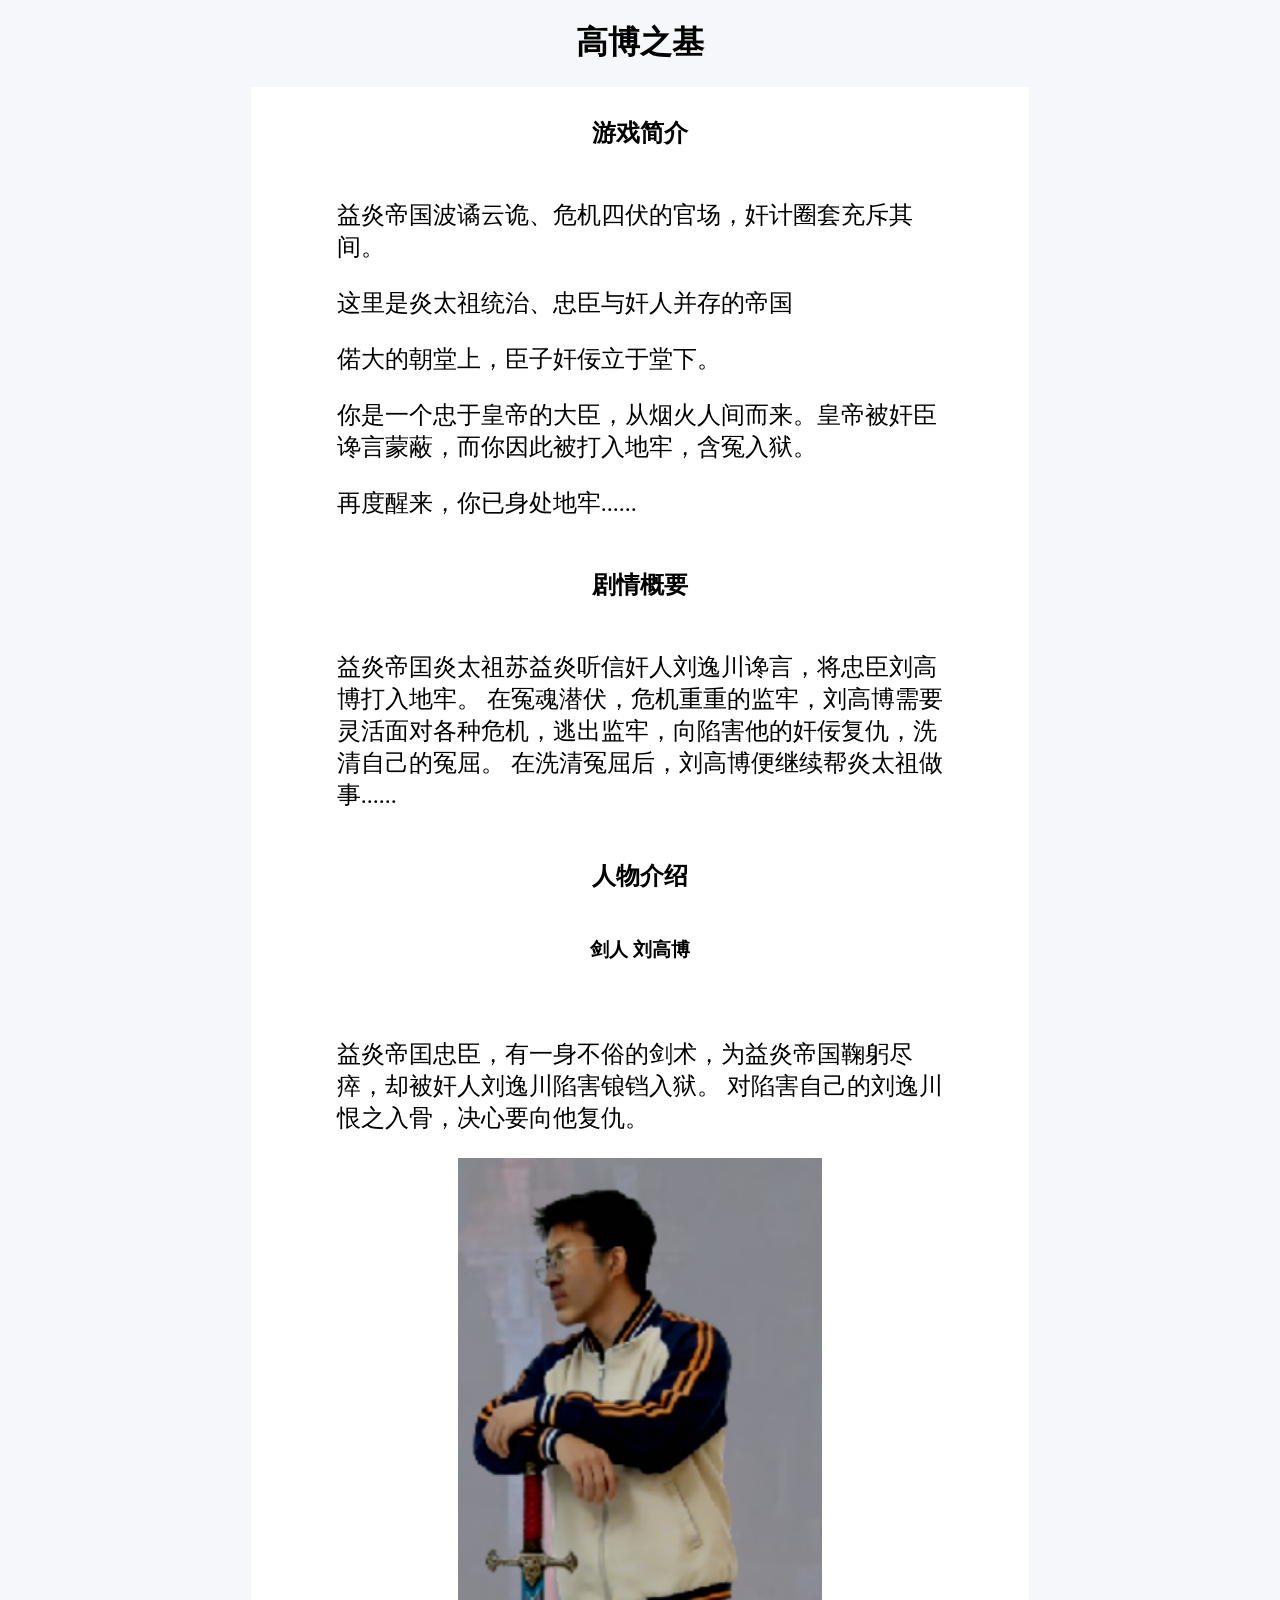
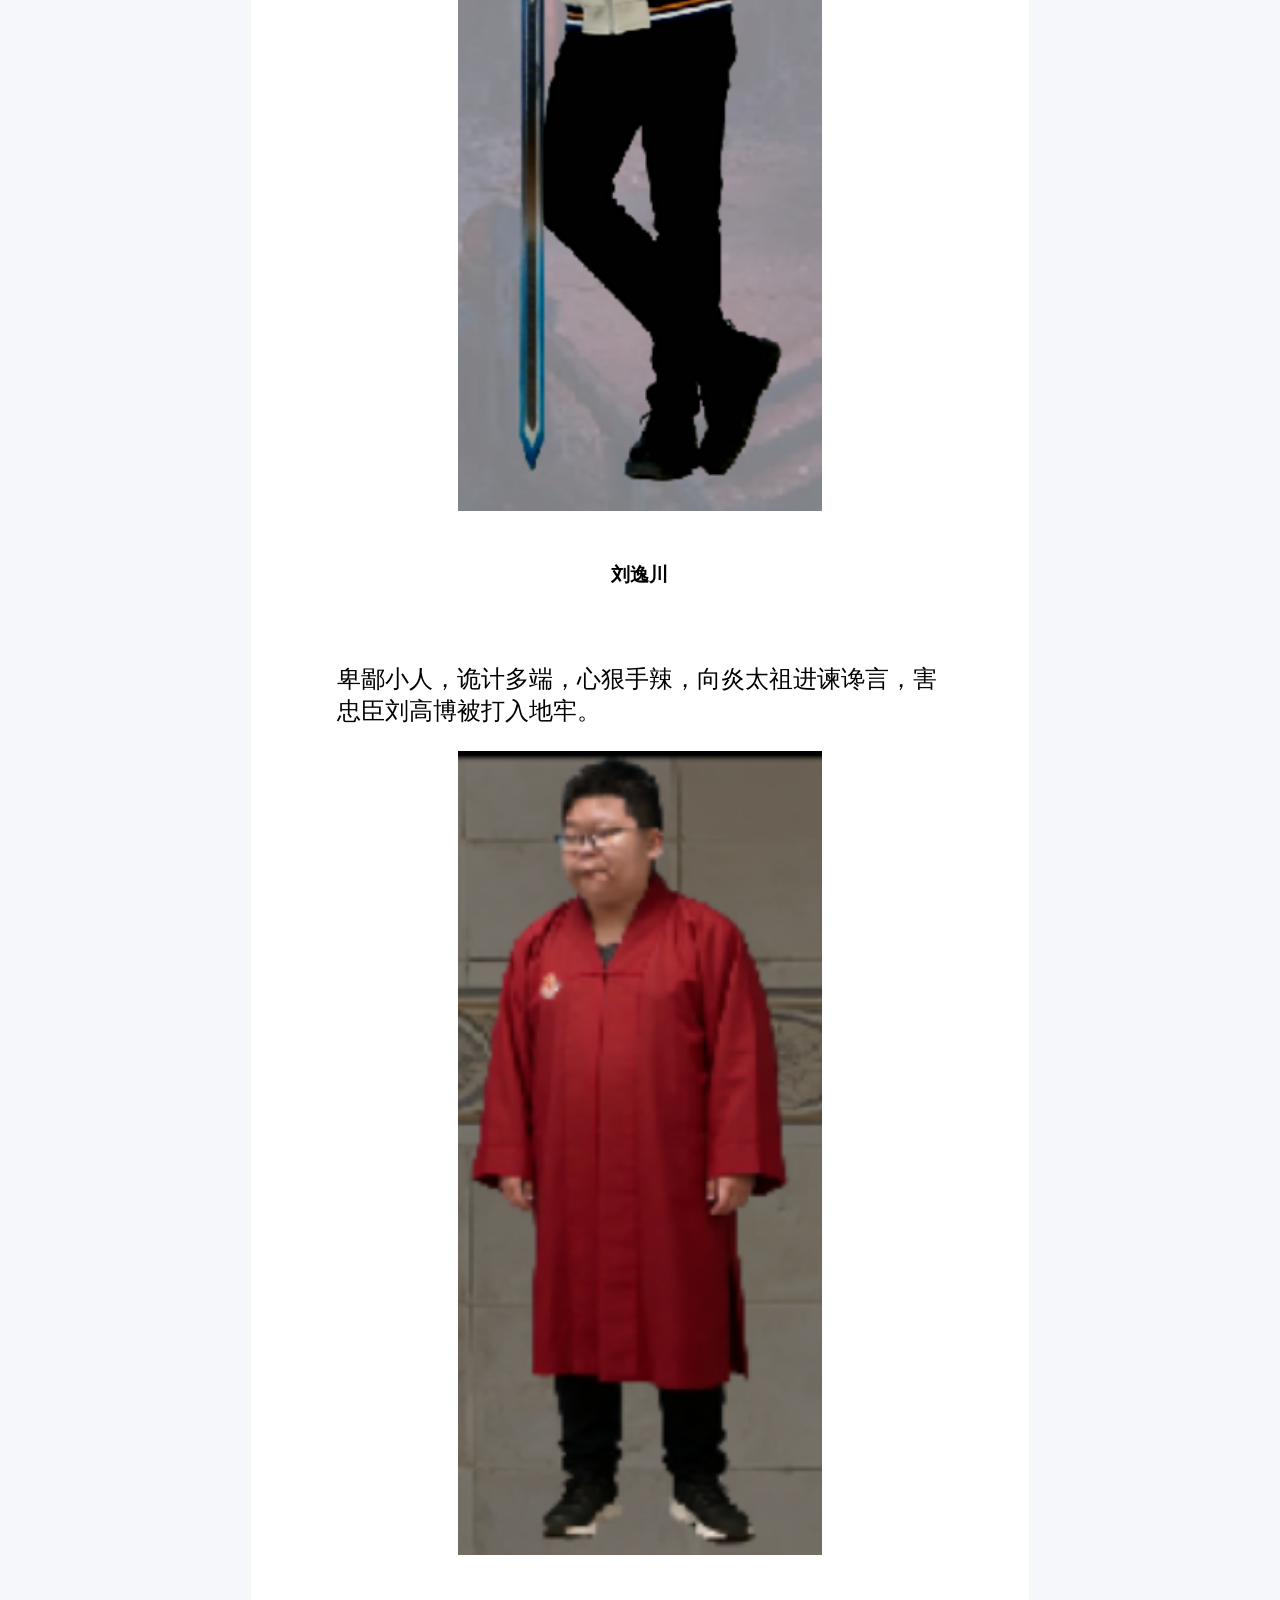
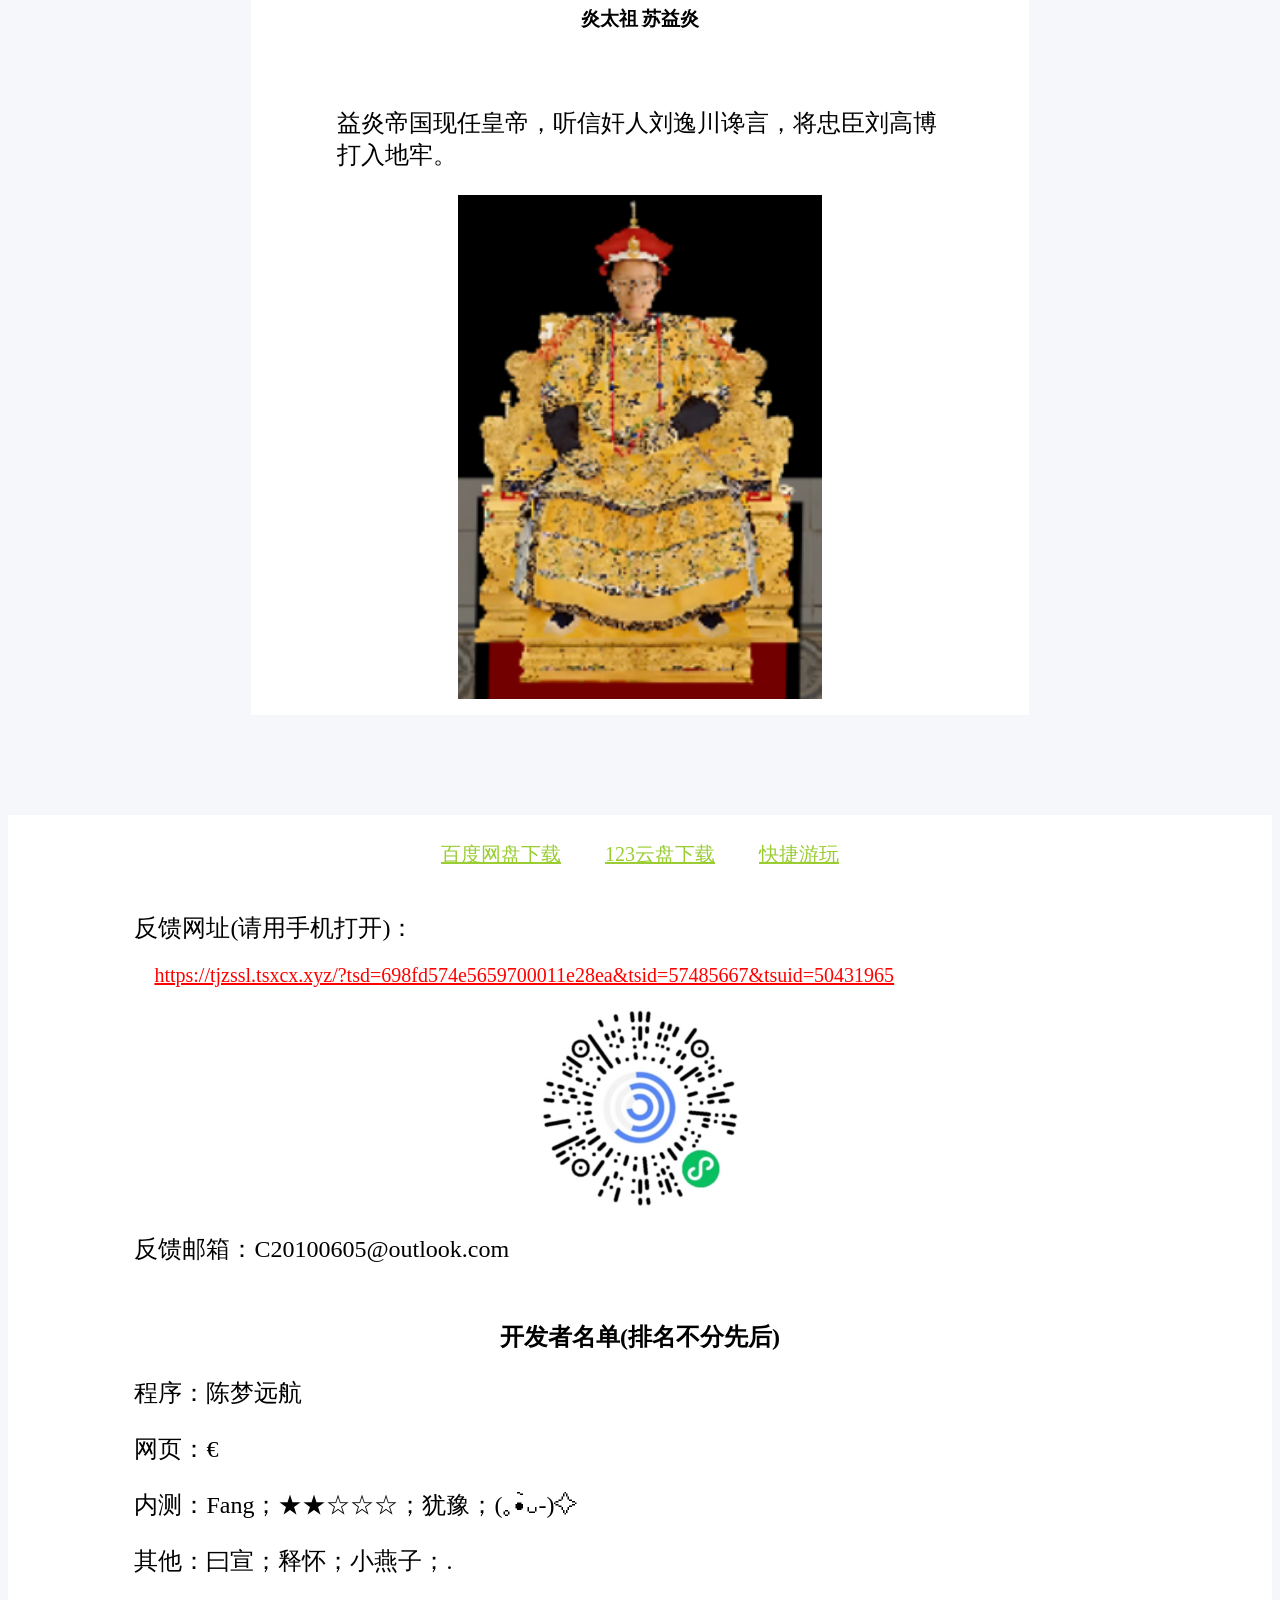
==== index.html @ aa491abe "Add files via upload" ====
<!DOCTYPE html>
<html lang="zh-CN">
<head>
    <meta charset="UTF-8">
    <title>高博之基简介</title>
    <style>
        * {
            background-color: #f5f7fa;
            font-family: 'kaiti';
        }
        .part {
            background-color: white;
            margin: auto;
            color: #000000;
            text-align: center;
            width: 80%;
            padding: 6px;
        }
        .name {
            color: #000000;
            text-align: center;
            background-color: #ffffff;
            font-size: larger;

        }
        .little_title {
            color: #000000;
            text-align: center;
            background-color: #ffffff;
        }
        .text {
            background-color: #ffffff;
            text-align: left;
            font-size: 1.5em;
        }
        .photos {
            width: 60%;
            height: 20%;
            display: block;
            margin: 0 auto;
        }
        .download {
            color: yellowgreen;
            background-color: #ffffff;
            font-size: 20px;
            display: inline-block;
            margin: 10px;
            padding: 10px;
        }
        .upload {
            color: red;
            background-color: #ffffff;
            font-size: 20px;
            display: inline-block;
            margin: 10px;
            padding: 10px;
        }
        </style>
</head>
<body>
    <h1 style="color: #000000;text-align: center;">高博之基</h1>
    <div style=
    "background-color: #ffffff;
    margin: auto;
    width: 60%;
    padding: 10px">
        <h2 class="little_title">游戏简介</h2>
        <div class="part">
            <p class="text">
                益炎帝国波谲云诡、危机四伏的官场，奸计圈套充斥其间。
            </p>
            <p class="text">
                这里是炎太祖统治、忠臣与奸人并存的帝国
            </p>
            <p class="text">
                偌大的朝堂上，臣子奸佞立于堂下。
            </p>
            <p class="text">
                你是一个忠于皇帝的大臣，从烟火人间而来。皇帝被奸臣谗言蒙蔽，而你因此被打入地牢，含冤入狱。
            </p>
            <p class="text">
                再度醒来，你已身处地牢......
            </p>
        </div>
        <h2 class="little_title">剧情概要</h2>
        <div class="part" >
            <p class="text">
            益炎帝囯炎太祖苏益炎听信奸人刘逸川谗言，将忠臣刘高博打入地牢。
            在冤魂潜伏，危机重重的监牢，刘高博需要灵活面对各种危机，逃出监牢，向陷害他的奸佞复仇，洗清自己的冤屈。
            在洗清冤屈后，刘高博便继续帮炎太祖做事......
            </p>
        </div>
        <h2 class="little_title">人物介绍</h2>
        <h6 class="name">剑人 刘高博</h6>
        <div class='part'>
            <p class="text">
            益炎帝囯忠臣，有一身不俗的剑术，为益炎帝国鞠躬尽瘁，却被奸人刘逸川陷害锒铛入狱。
            对陷害自己的刘逸川恨之入骨，决心要向他复仇。
            </p>
            <img class="photos" 
            src="刘高博.png">
        </div>
        <h6 class="name">刘逸川</h6>
        <div class='part'>
            <p class="text">
            卑鄙小人，诡计多端，心狠手辣，向炎太祖进谏谗言，害忠臣刘高博被打入地牢。
            </p>
            <img class="photos" 
            src="刘逸川.png">
        </div>
        <h6 class="name">炎太祖 苏益炎</h6>
        <div class='part'>
            <p class="text">
            益炎帝国现任皇帝，听信奸人刘逸川谗言，将忠臣刘高博打入地牢。
            </p>
            <img class="photos" 
            src="炎太祖.png">
        </div>
    </div>
    <div style=
        "width: 100%;
        height: 100px;
        background-color: #f5f7fa;">
    </div>
    <div style=
    "background-color: #ffffff;
    width: 100%;">
        <div class="part">
            <a class="download" 
            href="https://pan.baidu.com/s/1K-3x6ZqEZpnRSoIQ9neSLg?pwd=gbzj" 
            target="_blank">
                百度网盘下载</a>
            <a class="download" 
            href="https://www.123865.com/s/ijYBvd-2ypHd"
            target="_blank">
                123云盘下载</a>
            <a class="download" 
            href='https://40code.com/#page=work&id=16020'
            target="_blank">
                快捷游玩</a>
            <p class="text">反馈网址(请用手机打开)：
            <a class="upload" 
            href="https://tjzssl.tsxcx.xyz/?tsd=698fd574e5659700011e28ea&tsid=57485667&tsuid=50431965"
            target="_blank">
                https://tjzssl.tsxcx.xyz/?tsd=698fd574e5659700011e28ea&tsid=57485667&tsuid=50431965
            </a>
            <img src="反馈.jpg" 
            style="width: 20%; 
            height: 20%; 
            display: block; 
            margin: 0 auto;">
            </p>
            <p class="text">反馈邮箱：C20100605@outlook.com</p>
        </div>
        <div class="part">
            <h2 class="little_title">开发者名单(排名不分先后)</h2>
            <p class="text">程序：陈梦远航</p>
            <p class="text">网页：€</p>
            <p class="text">内测：Fang；★★☆☆☆；犹豫；(｡•̀ᴗ-)✧</p>
            <p class="text">其他：曰宣；释怀；小燕子；.</p>
        </div>
    </div>
</body>
</html>
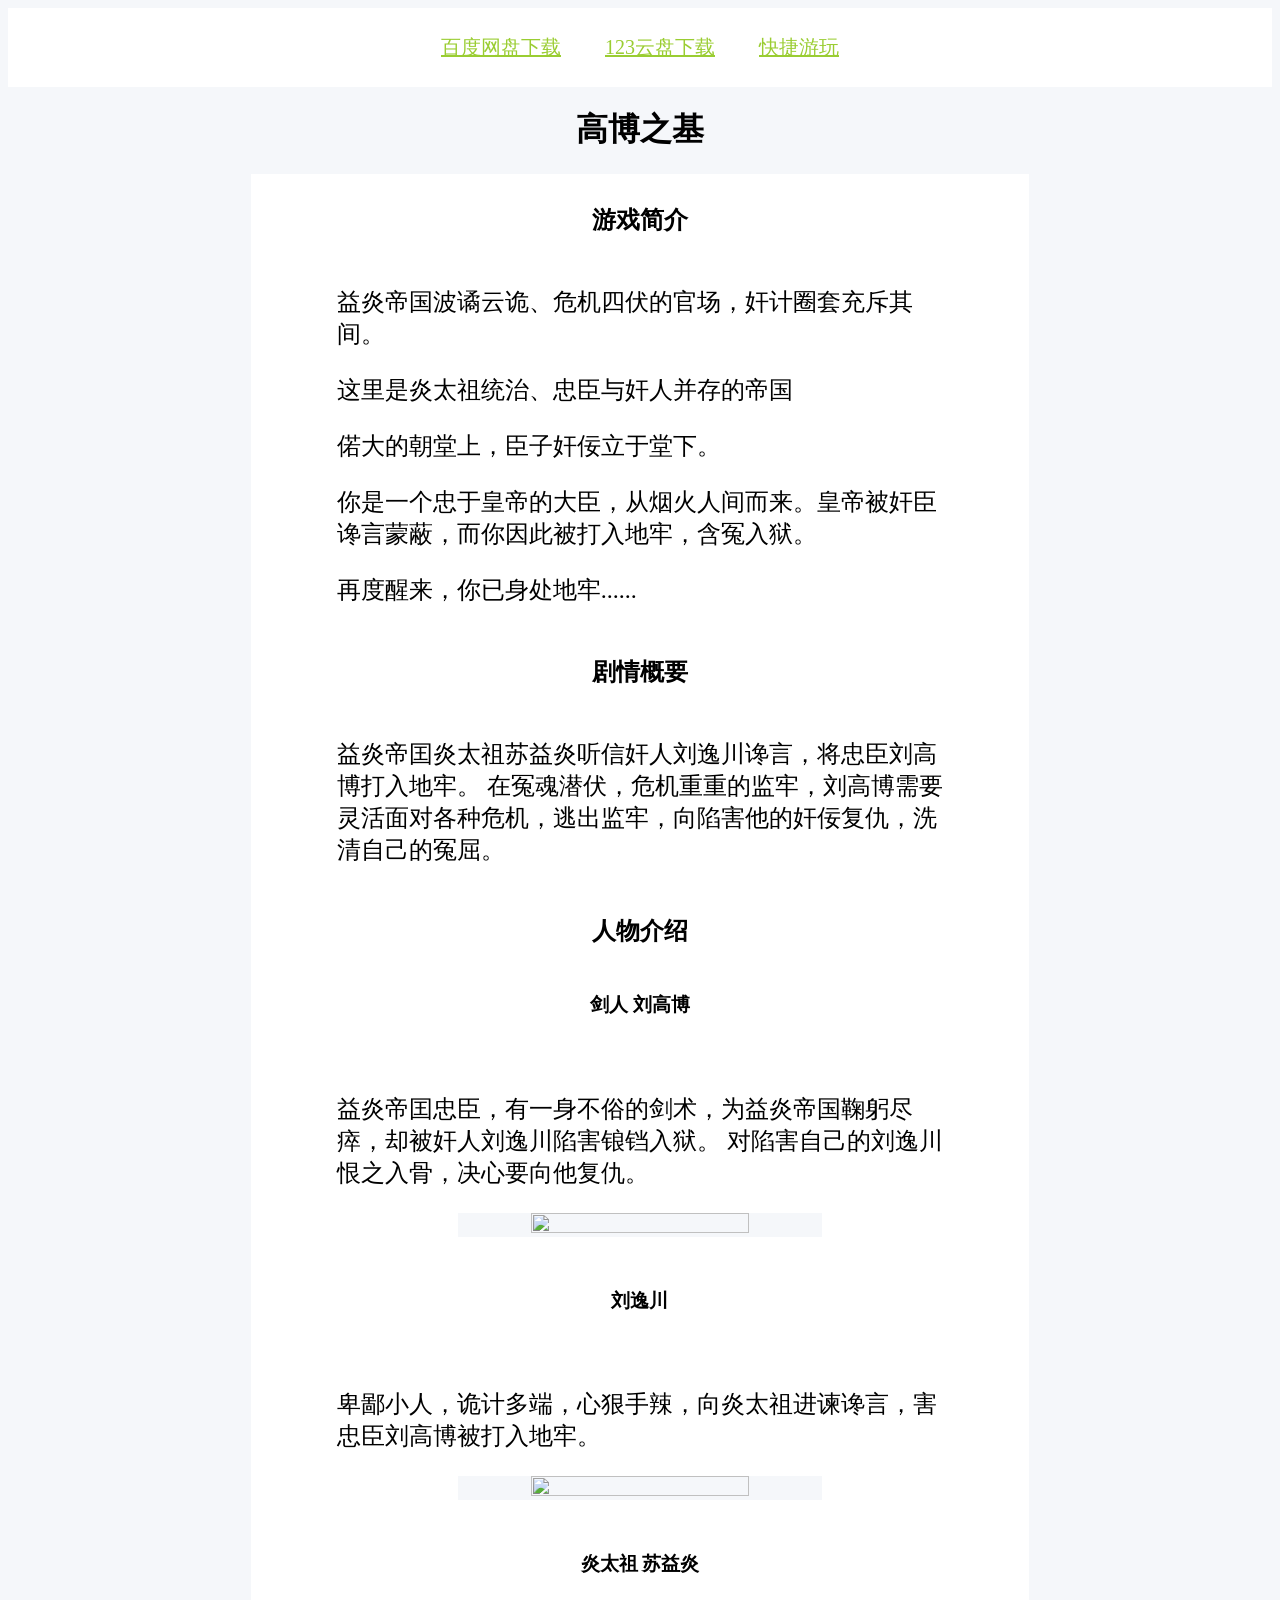
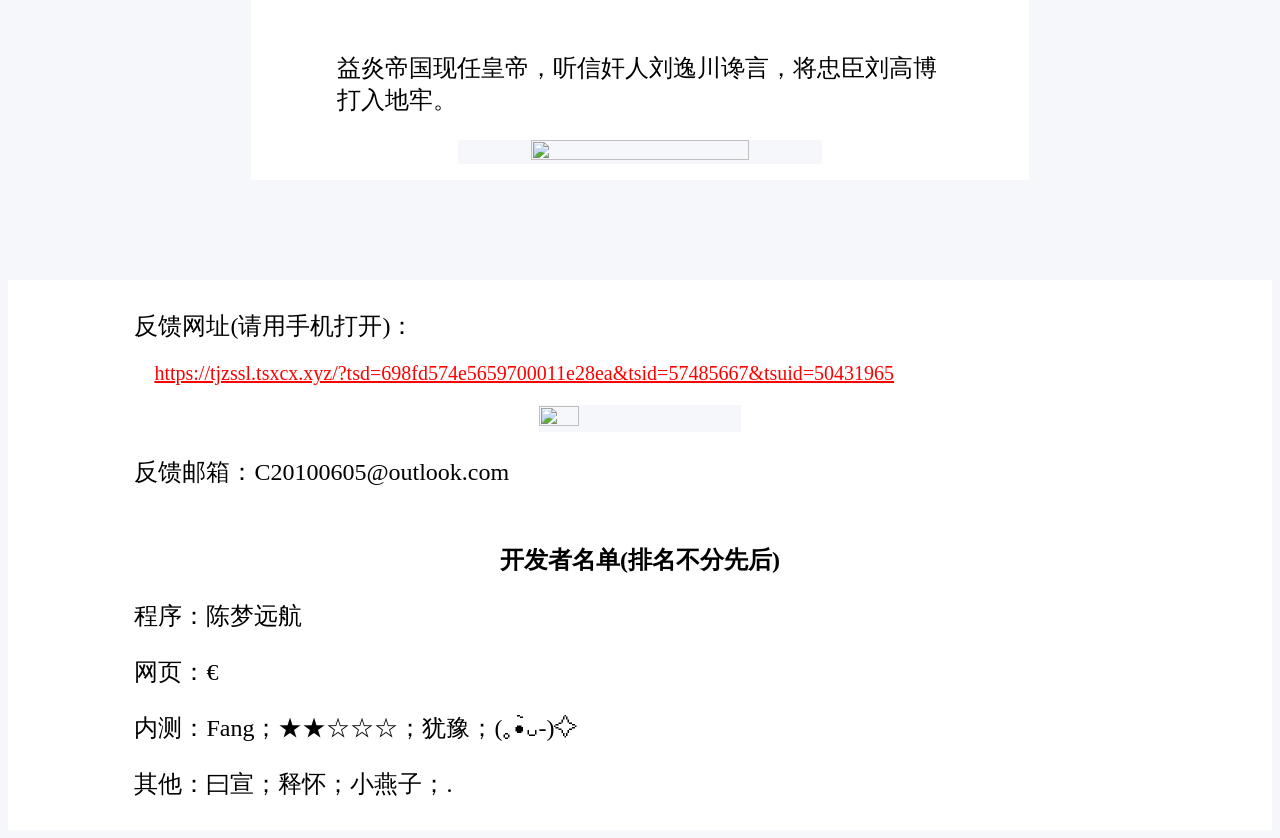
==== commit 21497116: "Refactor index.html structure and content" ====
--- a/index.html
+++ b/index.html
@@ -1,7 +1,7 @@
 <!DOCTYPE html>
-<html lang="zh-CN">
-<head>
-    <meta charset="UTF-8">
+<!-- saved from url=(0023)https://gbzj.pages.dev/ -->
+<html lang="zh-CN"><head><meta http-equiv="Content-Type" content="text/html; charset=UTF-8">
+    
     <title>高博之基简介</title>
     <style>
         * {
@@ -58,9 +58,19 @@
         </style>
 </head>
 <body>
+    <div style="background-color: #ffffff;
+    width: 100%;">
+        <div class="part">
+            <a class="download" href="https://pan.baidu.com/s/1dO-Ut9SN87ufgNgb_Iu6iQ?pwd=gbzj" target="_blank">
+                百度网盘下载</a>
+            <a class="download" href="https://www.123865.com/s/ijYBvd-RhfHd" target="_blank">
+                123云盘下载</a>
+            <a class="download" href="https://40code.com/#page=work&amp;id=16020" target="_blank">
+                快捷游玩</a>
+        </div>
+    </div>
     <h1 style="color: #000000;text-align: center;">高博之基</h1>
-    <div style=
-    "background-color: #ffffff;
+    <div style="background-color: #ffffff;
     margin: auto;
     width: 60%;
     padding: 10px">
@@ -83,69 +93,48 @@
             </p>
         </div>
         <h2 class="little_title">剧情概要</h2>
-        <div class="part" >
+        <div class="part">
             <p class="text">
             益炎帝囯炎太祖苏益炎听信奸人刘逸川谗言，将忠臣刘高博打入地牢。
             在冤魂潜伏，危机重重的监牢，刘高博需要灵活面对各种危机，逃出监牢，向陷害他的奸佞复仇，洗清自己的冤屈。
-            在洗清冤屈后，刘高博便继续帮炎太祖做事......
             </p>
         </div>
         <h2 class="little_title">人物介绍</h2>
         <h6 class="name">剑人 刘高博</h6>
-        <div class='part'>
+        <div class="part">
             <p class="text">
             益炎帝囯忠臣，有一身不俗的剑术，为益炎帝国鞠躬尽瘁，却被奸人刘逸川陷害锒铛入狱。
             对陷害自己的刘逸川恨之入骨，决心要向他复仇。
             </p>
-            <img class="photos" 
-            src="刘高博.png">
+            <img class="photos" src="./高博之基简介_files/刘高博.png">
         </div>
         <h6 class="name">刘逸川</h6>
-        <div class='part'>
+        <div class="part">
             <p class="text">
             卑鄙小人，诡计多端，心狠手辣，向炎太祖进谏谗言，害忠臣刘高博被打入地牢。
             </p>
-            <img class="photos" 
-            src="刘逸川.png">
+            <img class="photos" src="./高博之基简介_files/刘逸川.png">
         </div>
         <h6 class="name">炎太祖 苏益炎</h6>
-        <div class='part'>
+        <div class="part">
             <p class="text">
             益炎帝国现任皇帝，听信奸人刘逸川谗言，将忠臣刘高博打入地牢。
             </p>
-            <img class="photos" 
-            src="炎太祖.png">
+            <img class="photos" src="./高博之基简介_files/炎太祖.png">
         </div>
     </div>
-    <div style=
-        "width: 100%;
+    <div style="width: 100%;
         height: 100px;
         background-color: #f5f7fa;">
     </div>
-    <div style=
-    "background-color: #ffffff;
+    <div style="background-color: #ffffff;
     width: 100%;">
         <div class="part">
-            <a class="download" 
-            href="https://pan.baidu.com/s/1K-3x6ZqEZpnRSoIQ9neSLg?pwd=gbzj" 
-            target="_blank">
-                百度网盘下载</a>
-            <a class="download" 
-            href="https://www.123865.com/s/ijYBvd-2ypHd"
-            target="_blank">
-                123云盘下载</a>
-            <a class="download" 
-            href='https://40code.com/#page=work&id=16020'
-            target="_blank">
-                快捷游玩</a>
             <p class="text">反馈网址(请用手机打开)：
-            <a class="upload" 
-            href="https://tjzssl.tsxcx.xyz/?tsd=698fd574e5659700011e28ea&tsid=57485667&tsuid=50431965"
-            target="_blank">
-                https://tjzssl.tsxcx.xyz/?tsd=698fd574e5659700011e28ea&tsid=57485667&tsuid=50431965
+            <a class="upload" href="https://tjzssl.tsxcx.xyz/?tsd=698fd574e5659700011e28ea&amp;tsid=57485667&amp;tsuid=50431965" target="_blank">
+                https://tjzssl.tsxcx.xyz/?tsd=698fd574e5659700011e28ea&amp;tsid=57485667&amp;tsuid=50431965
             </a>
-            <img src="反馈.jpg" 
-            style="width: 20%; 
+            <img src="./高博之基简介_files/反馈.jpg" style="width: 20%; 
             height: 20%; 
             display: block; 
             margin: 0 auto;">
@@ -160,5 +149,5 @@
             <p class="text">其他：曰宣；释怀；小燕子；.</p>
         </div>
     </div>
-</body>
-</html>+
+</body></html>
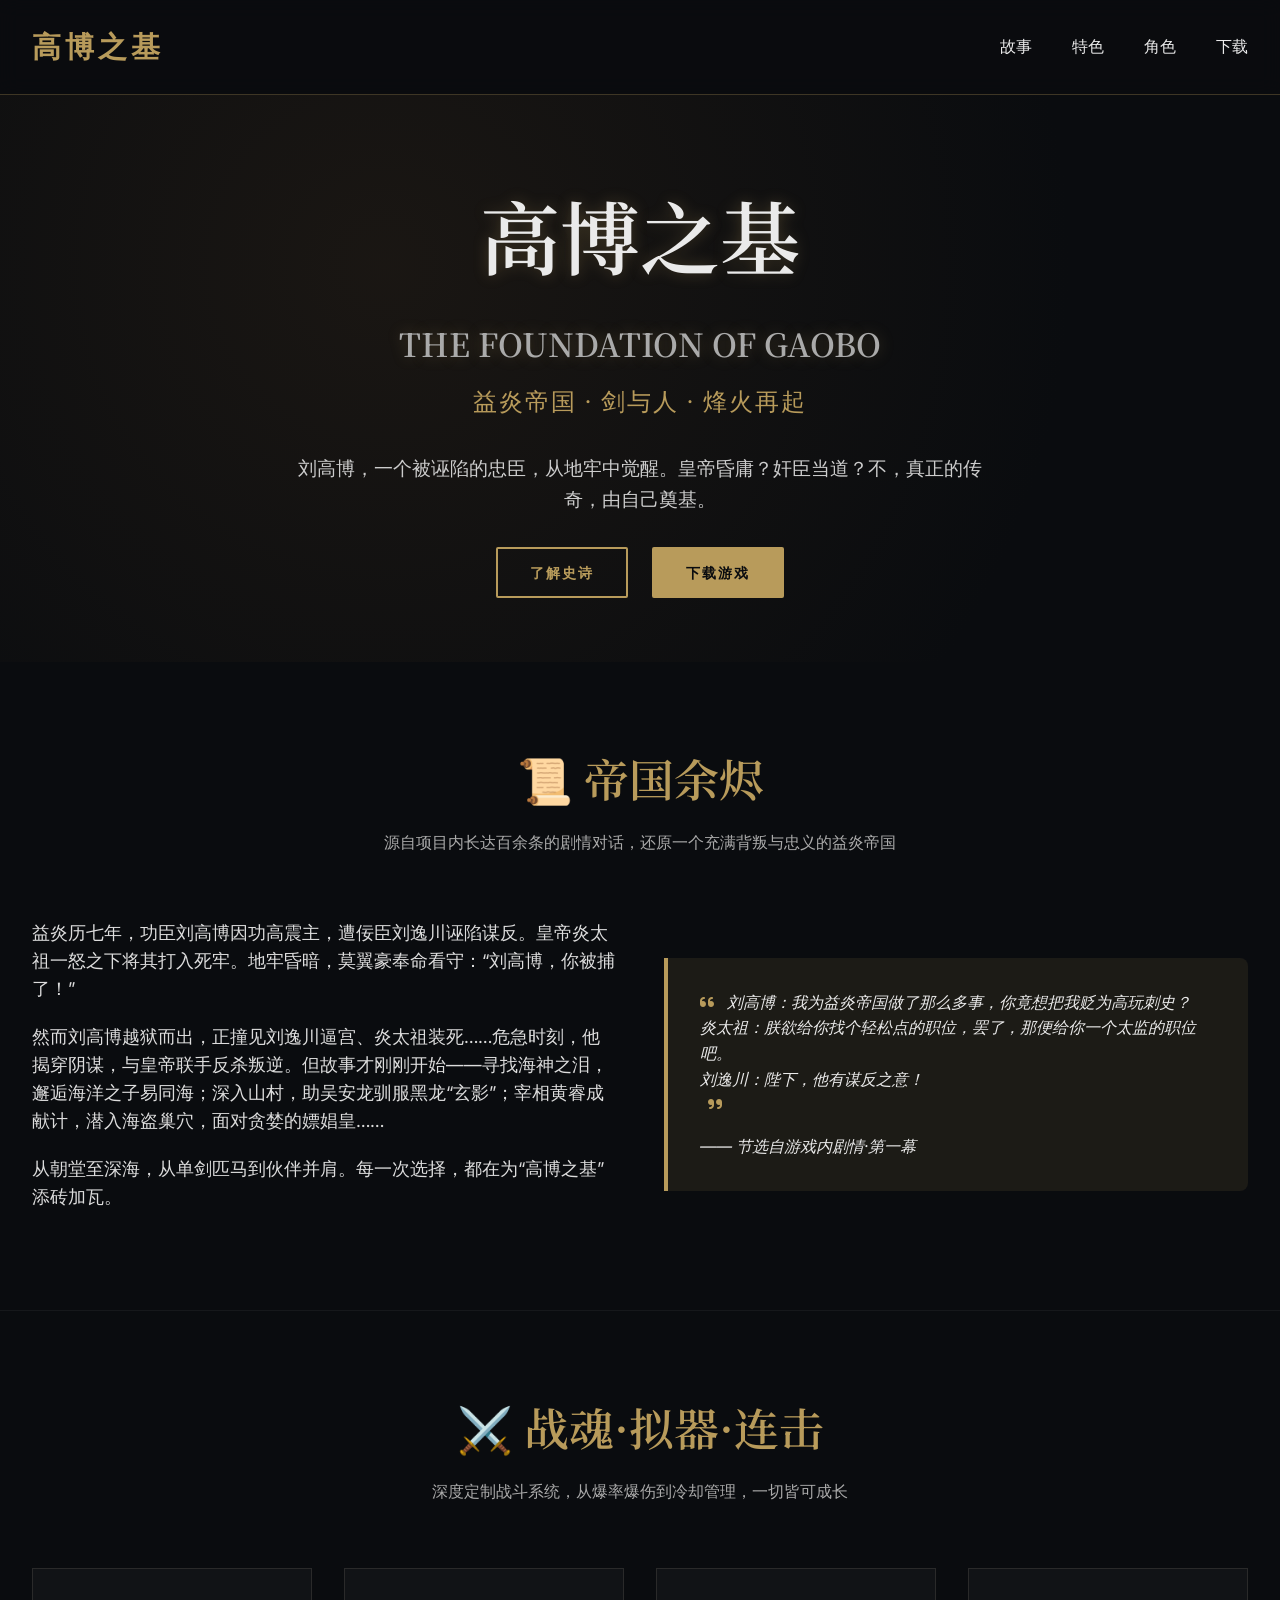
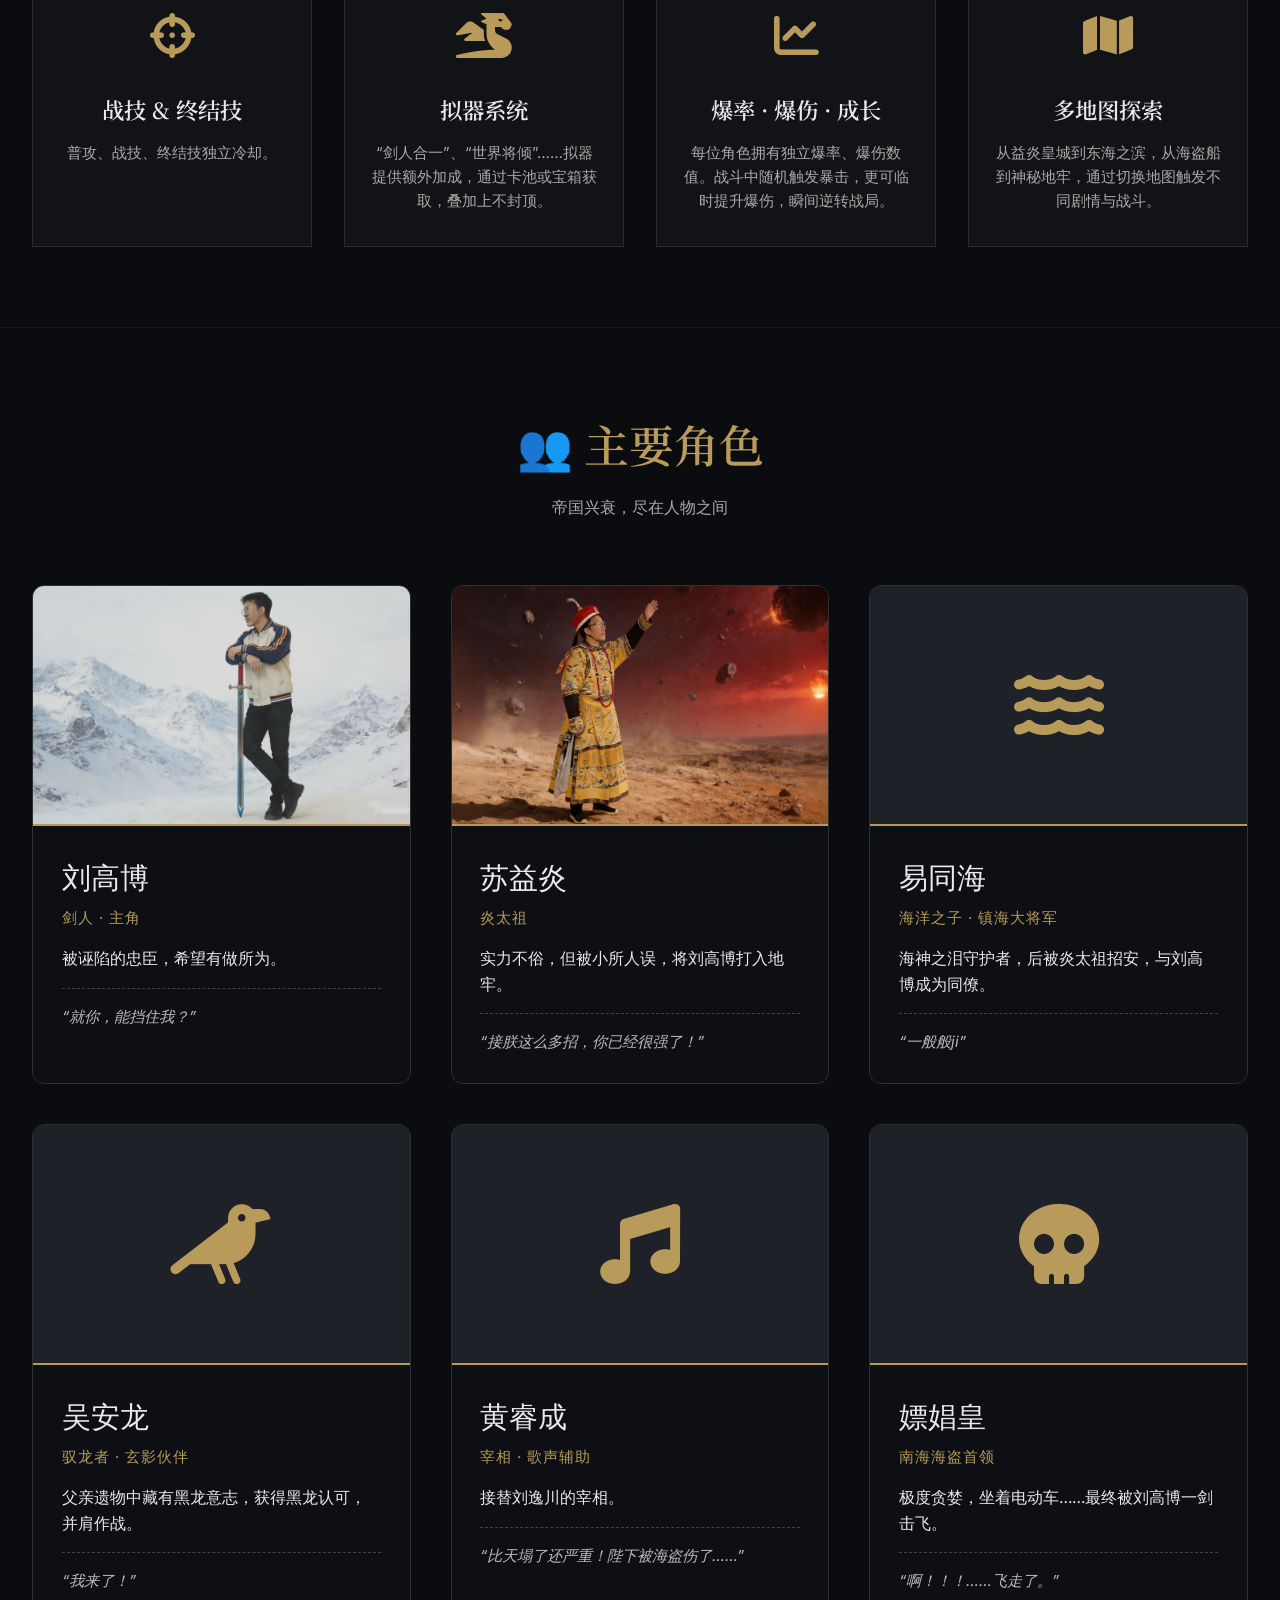
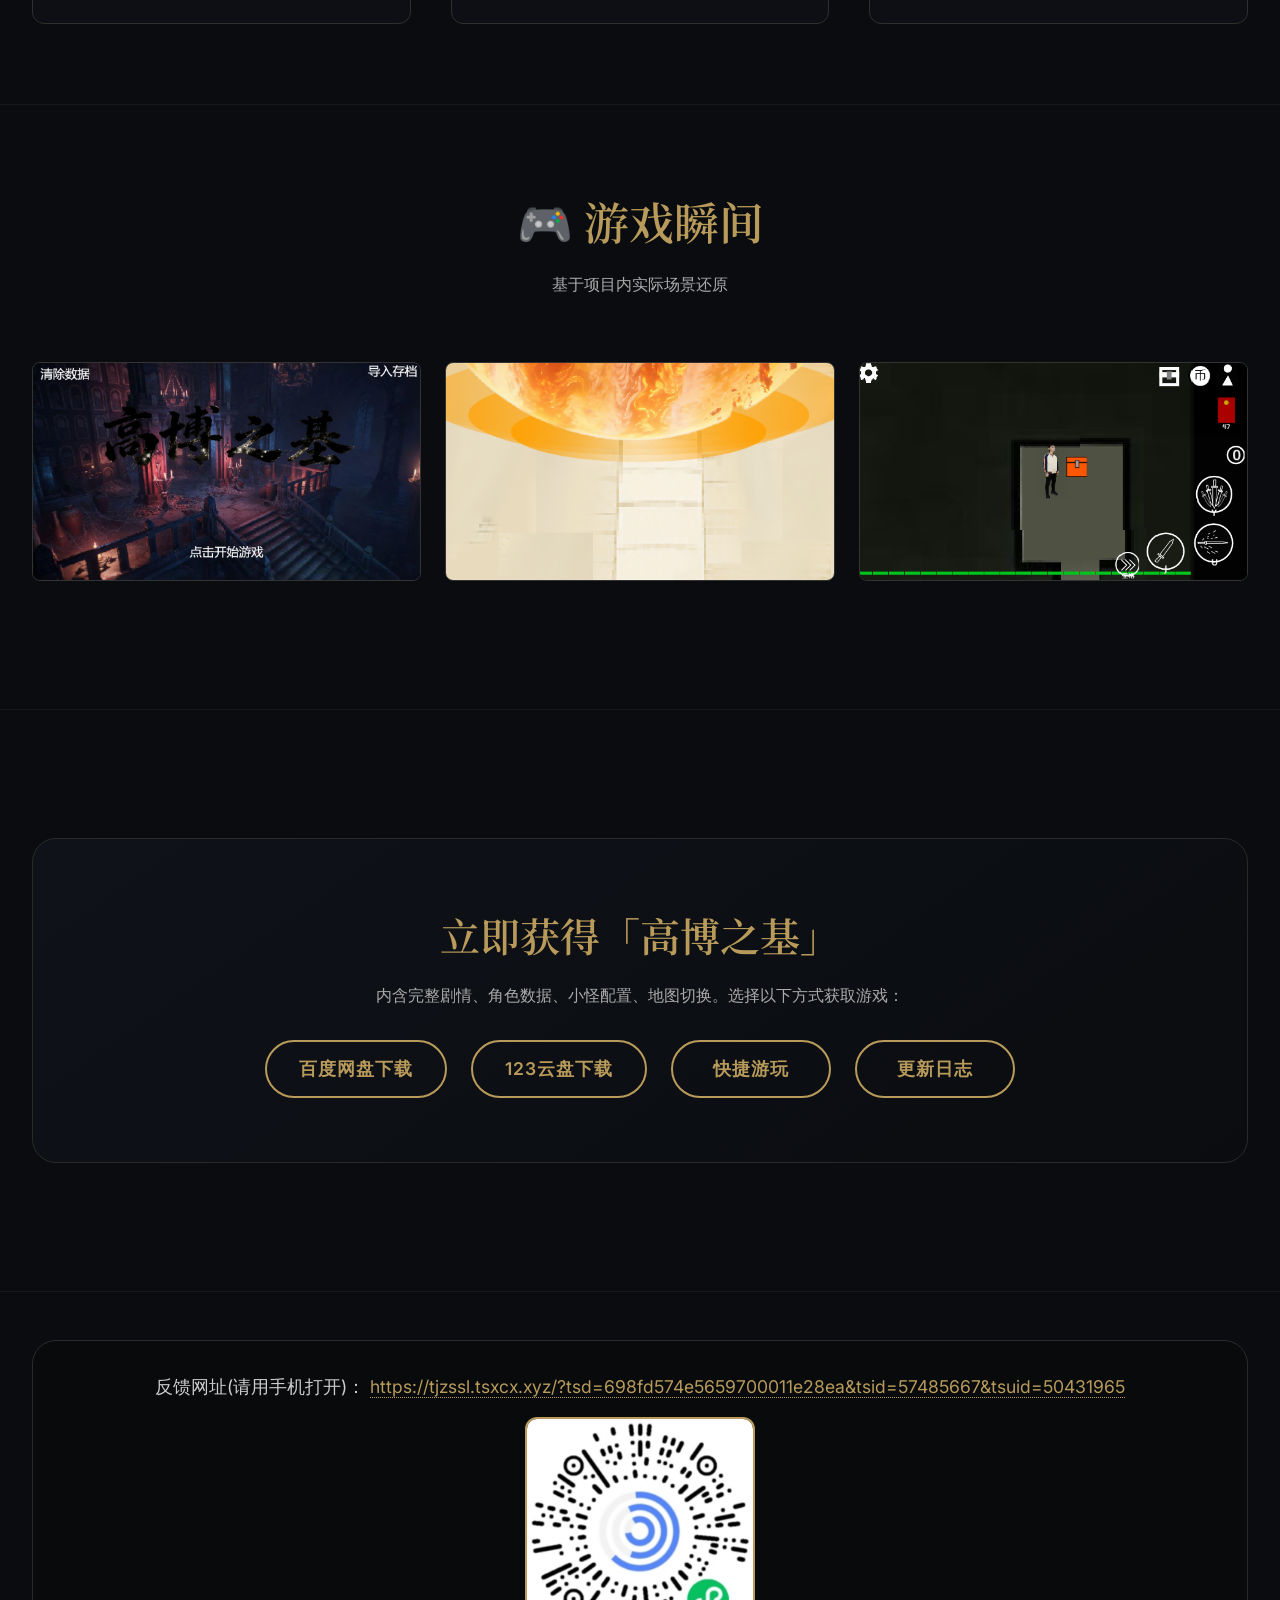
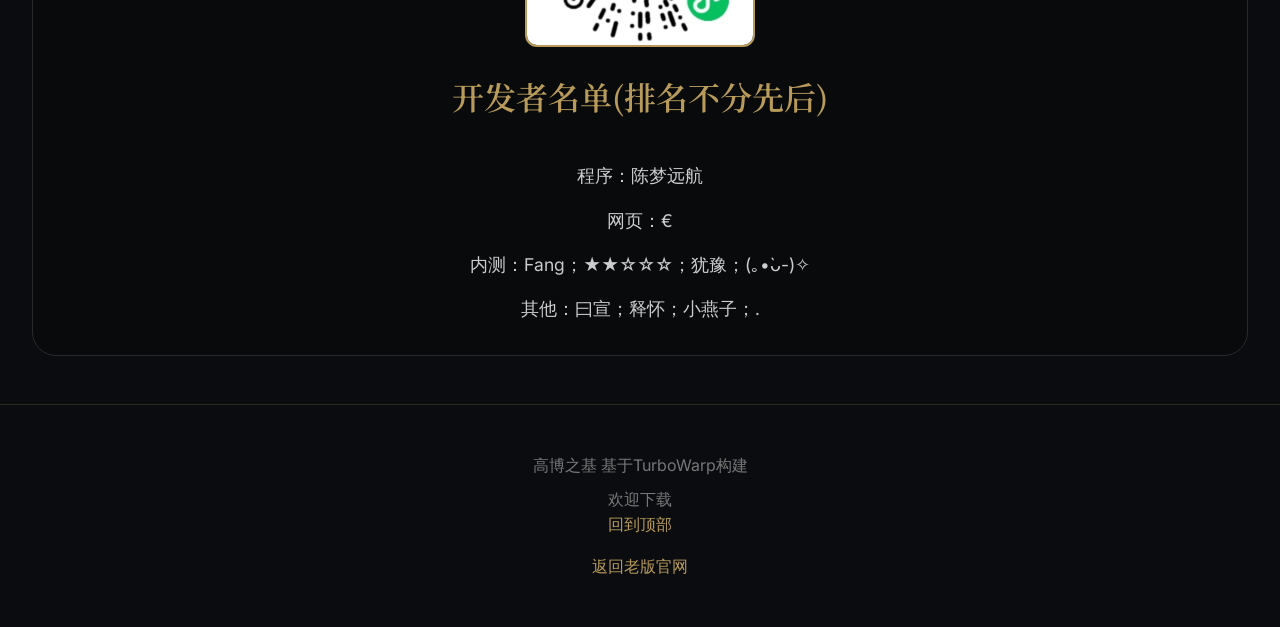
==== commit 41373a25: "Update index.html" ====
--- a/index.html
+++ b/index.html
@@ -1,153 +1,756 @@
 <!DOCTYPE html>
-<!-- saved from url=(0023)https://gbzj.pages.dev/ -->
-<html lang="zh-CN"><head><meta http-equiv="Content-Type" content="text/html; charset=UTF-8">
-    
-    <title>高博之基简介</title>
+<html lang="zh">
+<head>
+    <meta charset="UTF-8">
+    <meta name="viewport" content="width=device-width, initial-scale=1.0, maximum-scale=1.0, user-scalable=yes">
+    <title>高博之基 · 益炎帝国 · 官方主页</title>
+    <!-- 思源宋体 & 无衬线字体 -->
+    <link rel="preconnect" href="https://fonts.googleapis.com">
+    <link rel="preconnect" href="https://fonts.gstatic.com" crossorigin>
+    <link href="https://fonts.googleapis.com/css2?family=Noto+Serif+SC:wght@400;600;700&family=Inter:wght@400;500;600&display=swap" rel="stylesheet">
+    <!-- Font Awesome 6 (免费) -->
+    <link rel="stylesheet" href="https://cdnjs.cloudflare.com/ajax/libs/font-awesome/6.0.0-beta3/css/all.min.css">
     <style>
         * {
-            background-color: #f5f7fa;
-            font-family: 'kaiti';
-        }
+            margin: 0;
+            padding: 0;
+            box-sizing: border-box;
+        }
+
+        body {
+            background-color: #0a0c0f;
+            color: #eaeaea;
+            font-family: 'Inter', sans-serif;
+            line-height: 1.6;
+            scroll-behavior: smooth;
+        }
+
+        h1, h2, h3, .chinese-serif {
+            font-family: 'Noto Serif SC', serif;
+            font-weight: 600;
+        }
+
+        .container {
+            max-width: 1280px;
+            margin: 0 auto;
+            padding: 0 2rem;
+        }
+
+        /* 装饰用金色 */
+        .gold-text {
+            color: #b89b5b;
+        }
+        .gold-border {
+            border-color: #b89b5b;
+        }
+        .btn-gold {
+            background: transparent;
+            border: 2px solid #b89b5b;
+            color: #b89b5b;
+            padding: 0.75rem 2rem;
+            font-weight: 600;
+            transition: all 0.3s ease;
+            border-radius: 2px;
+            text-transform: uppercase;
+            letter-spacing: 2px;
+            font-size: 0.9rem;
+            cursor: pointer;
+            display: inline-block;
+            text-decoration: none;
+        }
+        .btn-gold:hover {
+            background: #b89b5b;
+            color: #0a0c0f;
+        }
+        .btn-solid {
+            background: #b89b5b;
+            border: 2px solid #b89b5b;
+            color: #0a0c0f;
+            padding: 0.75rem 2rem;
+            font-weight: 600;
+            transition: all 0.3s ease;
+            border-radius: 2px;
+            letter-spacing: 2px;
+            font-size: 0.9rem;
+            cursor: pointer;
+            display: inline-block;
+            text-decoration: none;
+        }
+        .btn-solid:hover {
+            background: transparent;
+            color: #b89b5b;
+        }
+
+        /* 导航 */
+        .navbar {
+            padding: 1.5rem 0;
+            border-bottom: 1px solid rgba(184, 155, 91, 0.3);
+            position: sticky;
+            top: 0;
+            background-color: rgba(10, 12, 15, 0.9);
+            backdrop-filter: blur(10px);
+            z-index: 100;
+        }
+        .nav-container {
+            display: flex;
+            justify-content: space-between;
+            align-items: center;
+        }
+        .logo {
+            font-size: 1.8rem;
+            font-weight: 700;
+            letter-spacing: 4px;
+        }
+        .nav-links {
+            display: flex;
+            gap: 2.5rem;
+        }
+        .nav-links a {
+            color: #eaeaea;
+            text-decoration: none;
+            font-weight: 500;
+            transition: color 0.2s;
+            font-size: 1rem;
+        }
+        .nav-links a:hover {
+            color: #b89b5b;
+        }
+        .menu-toggle {
+            display: none;
+            font-size: 1.8rem;
+            cursor: pointer;
+            z-index: 102;
+        }
+
+        /* 移动端菜单 (全屏覆盖) */
+        .mobile-nav {
+            position: fixed;
+            top: 0;
+            left: 0;
+            width: 100%;
+            height: 100vh;
+            background: rgba(10, 12, 15, 0.98);
+            backdrop-filter: blur(8px);
+            z-index: 101;
+            display: flex;
+            flex-direction: column;
+            justify-content: center;
+            align-items: center;
+            gap: 2.5rem;
+            opacity: 0;
+            visibility: hidden;
+            transition: opacity 0.3s ease, visibility 0.3s;
+            pointer-events: none;
+        }
+        .mobile-nav.show {
+            opacity: 1;
+            visibility: visible;
+            pointer-events: auto;
+        }
+        .mobile-nav a {
+            color: #eaeaea;
+            font-size: 2.2rem;
+            font-family: 'Noto Serif SC', serif;
+            text-decoration: none;
+            font-weight: 600;
+            transition: color 0.2s;
+        }
+        .mobile-nav a:hover {
+            color: #b89b5b;
+        }
+        .mobile-nav .close-btn {
+            position: absolute;
+            top: 2rem;
+            right: 2rem;
+            font-size: 2.5rem;
+            color: #b89b5b;
+            cursor: pointer;
+        }
+
+        /* 英雄区 */
+        .hero {
+            padding: 6rem 0 4rem;
+            background: radial-gradient(circle at 30% 30%, rgba(30, 25, 20, 0.8), #0a0c0f 70%);
+            text-align: center;
+        }
+        .hero h1 {
+            font-size: 5rem;
+            line-height: 1.1;
+            text-shadow: 0 0 15px rgba(184,155,91,0.3);
+            margin-bottom: 1rem;
+        }
+        .hero-tagline {
+            font-size: 1.5rem;
+            color: #b89b5b;
+            margin-bottom: 2rem;
+            letter-spacing: 2px;
+        }
+        .hero p {
+            max-width: 700px;
+            margin: 2rem auto;
+            font-size: 1.2rem;
+            color: #ccc;
+        }
+        .hero-buttons {
+            display: flex;
+            gap: 1.5rem;
+            justify-content: center;
+            flex-wrap: wrap;
+        }
+
+        /* 故事区 */
+        .section {
+            padding: 5rem 0;
+            border-bottom: 1px solid rgba(255,255,255,0.05);
+        }
+        .section-title {
+            font-size: 2.8rem;
+            text-align: center;
+            margin-bottom: 1rem;
+        }
+        .section-sub {
+            text-align: center;
+            color: #aaa;
+            max-width: 700px;
+            margin: 0 auto 4rem;
+        }
+
+        .story-grid {
+            display: grid;
+            grid-template-columns: 1fr 1fr;
+            gap: 3rem;
+            align-items: center;
+        }
+        .story-text {
+            font-size: 1.1rem;
+            color: #ddd;
+        }
+        .story-text p {
+            margin-bottom: 1.2rem;
+        }
+        .story-highlight {
+            background: rgba(184, 155, 91, 0.1);
+            padding: 2rem;
+            border-left: 4px solid #b89b5b;
+            border-radius: 0 8px 8px 0;
+            font-style: italic;
+        }
+
+        /* 特色卡片 */
+        .features-grid {
+            display: grid;
+            grid-template-columns: repeat(auto-fit, minmax(240px, 1fr));
+            gap: 2rem;
+            margin-top: 2rem;
+        }
+        .feature-card {
+            background: rgba(20, 22, 27, 0.7);
+            border: 1px solid #2a2a2a;
+            padding: 2rem 1.5rem;
+            text-align: center;
+            transition: transform 0.3s, border-color 0.3s;
+        }
+        .feature-card:hover {
+            border-color: #b89b5b;
+            transform: translateY(-8px);
+        }
+        .feature-icon {
+            font-size: 2.8rem;
+            color: #b89b5b;
+            margin-bottom: 1.2rem;
+        }
+        .feature-title {
+            font-size: 1.4rem;
+            margin-bottom: 0.8rem;
+        }
+        .feature-desc {
+            color: #aaa;
+            font-size: 0.95rem;
+        }
+
+        /* 角色 */
+        .characters-grid {
+            display: grid;
+            grid-template-columns: repeat(auto-fit, minmax(280px, 1fr));
+            gap: 2.5rem;
+            margin-top: 2rem;
+        }
+        .character-card {
+            background: rgba(15, 17, 22, 0.8);
+            border: 1px solid #2f2f2f;
+            border-radius: 12px;
+            overflow: hidden;
+            backdrop-filter: blur(4px);
+        }
+        .character-avatar {
+            height: 240px;
+            background: #1e2128;
+            display: flex;
+            align-items: center;
+            justify-content: center;
+            font-size: 5rem;
+            color: #b89b5b;
+            border-bottom: 2px solid #b89b5b;
+            overflow: hidden;
+        }
+        .character-avatar img {
+            width: 100%;
+            height: 100%;
+            object-fit: cover;
+            object-position: center top;
+        }
+        .character-info {
+            padding: 1.8rem;
+        }
+        .character-name {
+            font-size: 1.8rem;
+            margin-bottom: 0.3rem;
+        }
+        .character-title {
+            color: #b89b5b;
+            margin-bottom: 1rem;
+            font-size: 0.95rem;
+            letter-spacing: 1px;
+        }
+        .character-quote {
+            color: #bbb;
+            font-style: italic;
+            border-top: 1px dashed #444;
+            padding-top: 1rem;
+            margin-top: 1rem;
+            font-size: 0.95rem;
+        }
+
+        /* 截图区域 (使用真实图片) */
+        .screenshots {
+            display: grid;
+            grid-template-columns: repeat(3, 1fr);
+            gap: 1.5rem;
+            margin: 3rem 0;
+        }
+        .screenshot {
+            background: #23262e;
+            aspect-ratio: 16 / 9;
+            border-radius: 8px;
+            display: flex;
+            align-items: center;
+            justify-content: center;
+            color: #5a5f6b;
+            font-size: 1rem;
+            border: 1px solid #333;
+            transition: all 0.3s;
+            overflow: hidden;
+        }
+        .screenshot img {
+            width: 100%;
+            height: 100%;
+            object-fit: cover;
+        }
+        .screenshot:hover {
+            border-color: #b89b5b;
+        }
+
+        /* 下载区 (仅保留用户指定的四个链接) */
+        .download-section {
+            background: linear-gradient(145deg, #0f1219, #0a0c0f);
+            border-radius: 24px;
+            padding: 4rem 3rem;
+            text-align: center;
+            border: 1px solid #2a2a2a;
+            margin: 3rem 0;
+        }
+        .download-title {
+            font-size: 2.5rem;
+            margin-bottom: 1rem;
+        }
+        /* 下载链接组 (part) 现在作为主要下载区 */
         .part {
-            background-color: white;
-            margin: auto;
-            color: #000000;
+            margin-top: 2rem;
+            display: flex;
+            flex-wrap: wrap;
+            gap: 1.5rem;
+            justify-content: center;
+        }
+        .download {
+            background: transparent;
+            border: 2px solid #b89b5b;
+            color: #b89b5b;
+            padding: 0.8rem 2rem;
+            font-weight: 600;
+            transition: all 0.2s ease;
+            border-radius: 40px;
+            font-size: 1.1rem;
+            cursor: pointer;
+            display: inline-block;
+            text-decoration: none;
+            letter-spacing: 1px;
+            min-width: 160px;
+        }
+        .download:hover {
+            background: #b89b5b;
+            color: #0a0c0f;
+        }
+
+        /* 反馈 & 开发者名单样式 (新增) */
+        .feedback-container {
+            margin: 3rem 0;
+            padding: 2rem;
+            background: rgba(0,0,0,0.2);
+            border-radius: 24px;
+            border: 1px solid #2a2a2a;
+        }
+        .feedback-container .part {
+            flex-direction: column;
+            align-items: center;
+            gap: 1rem;
+            margin-top: 1.5rem;
+        }
+        .feedback-container .part:first-child {
+            margin-top: 0;
+        }
+        .text {
+            font-size: 1.1rem;
+            color: #ccc;
             text-align: center;
-            width: 80%;
-            padding: 6px;
-        }
-        .name {
-            color: #000000;
+            word-break: break-word;
+        }
+        .upload {
+            color: #b89b5b;
+            text-decoration: none;
+            border-bottom: 1px dotted #b89b5b;
+        }
+        .upload:hover {
+            color: #e4c27a;
+        }
+        .feedback-container img {
+            width: 20%;
+            height: auto;
+            display: block;
+            margin: 1rem auto;
+            border-radius: 12px;
+            border: 2px solid #b89b5b;
+        }
+        .little_title {
+            font-size: 2rem;
+            color: #b89b5b;
             text-align: center;
-            background-color: #ffffff;
-            font-size: larger;
-
-        }
-        .little_title {
-            color: #000000;
+            margin-bottom: 1.5rem;
+            font-family: 'Noto Serif SC', serif;
+        }
+
+        footer {
+            padding: 3rem 0;
             text-align: center;
-            background-color: #ffffff;
-        }
-        .text {
-            background-color: #ffffff;
-            text-align: left;
-            font-size: 1.5em;
-        }
-        .photos {
-            width: 60%;
-            height: 20%;
-            display: block;
-            margin: 0 auto;
-        }
-        .download {
-            color: yellowgreen;
-            background-color: #ffffff;
-            font-size: 20px;
-            display: inline-block;
-            margin: 10px;
-            padding: 10px;
-        }
-        .upload {
-            color: red;
-            background-color: #ffffff;
-            font-size: 20px;
-            display: inline-block;
-            margin: 10px;
-            padding: 10px;
-        }
-        </style>
+            color: #777;
+            border-top: 1px solid rgba(184,155,91,0.2);
+        }
+        footer a {
+            color: #b89b5b;
+            text-decoration: none;
+        }
+        .back-link {
+            margin-top: 1rem;
+        }
+
+        @media (max-width: 768px) {
+            .nav-links {
+                display: none;
+            }
+            .menu-toggle {
+                display: block;
+            }
+            .hero h1 {
+                font-size: 3.2rem;
+            }
+            .story-grid {
+                grid-template-columns: 1fr;
+            }
+            .screenshots {
+                grid-template-columns: 1fr;
+            }
+            .section-title {
+                font-size: 2.2rem;
+            }
+            .container {
+                padding: 0 1.2rem;
+            }
+            .part {
+                flex-direction: column;
+                align-items: center;
+            }
+            .download {
+                width: 80%;
+                text-align: center;
+            }
+            .feedback-container img {
+                width: 60%;
+            }
+        }
+    </style>
 </head>
 <body>
-    <div style="background-color: #ffffff;
-    width: 100%;">
-        <div class="part">
-            <a class="download" href="https://pan.baidu.com/s/1dO-Ut9SN87ufgNgb_Iu6iQ?pwd=gbzj" target="_blank">
-                百度网盘下载</a>
-            <a class="download" href="https://www.123865.com/s/ijYBvd-RhfHd" target="_blank">
-                123云盘下载</a>
-            <a class="download" href="https://40code.com/#page=work&amp;id=16020" target="_blank">
-                快捷游玩</a>
+    <nav class="navbar">
+        <div class="container nav-container">
+            <div class="logo gold-text">高博之基</div>
+            <div class="nav-links">
+                <a href="#story">故事</a>
+                <a href="#features">特色</a>
+                <a href="#characters">角色</a>
+                <a href="#download">下载</a>
+            </div>
+            <div class="menu-toggle"><i class="fas fa-bars"></i></div>
+        </div>
+        <!-- 移动端全屏菜单 -->
+        <div class="mobile-nav">
+            <div class="close-btn"><i class="fas fa-times"></i></div>
+            <a href="#story" class="mobile-link">故事</a>
+            <a href="#features" class="mobile-link">特色</a>
+            <a href="#characters" class="mobile-link">角色</a>
+            <a href="#download" class="mobile-link">下载</a>
+        </div>
+    </nav>
+
+    <section class="hero">
+        <div class="container">
+            <h1>高博之基<br><span style="font-size: 2rem; color: #aaa;">THE FOUNDATION OF GAOBO</span></h1>
+            <div class="hero-tagline">益炎帝国 · 剑与人 · 烽火再起</div>
+            <p>刘高博，一个被诬陷的忠臣，从地牢中觉醒。皇帝昏庸？奸臣当道？不，真正的传奇，由自己奠基。</p>
+            <div class="hero-buttons">
+                <a href="#story" class="btn-gold">了解史诗</a>
+                <a href="#download" class="btn-solid">下载游戏</a>
+            </div>
+        </div>
+    </section>
+
+    <!-- 故事剧情（提炼自剧情内容列表） -->
+    <section id="story" class="section">
+        <div class="container">
+            <h2 class="section-title gold-text">📜 帝国余烬</h2>
+            <div class="section-sub">源自项目内长达百余条的剧情对话，还原一个充满背叛与忠义的益炎帝国</div>
+            <div class="story-grid">
+                <div class="story-text">
+                    <p>益炎历七年，功臣刘高博因功高震主，遭佞臣刘逸川诬陷谋反。皇帝炎太祖一怒之下将其打入死牢。地牢昏暗，莫翼豪奉命看守：“刘高博，你被捕了！”</p>
+                    <p>然而刘高博越狱而出，正撞见刘逸川逼宫、炎太祖装死……危急时刻，他揭穿阴谋，与皇帝联手反杀叛逆。但故事才刚刚开始——寻找海神之泪，邂逅海洋之子易同海；深入山村，助吴安龙驯服黑龙“玄影”；宰相黄睿成献计，潜入海盗巢穴，面对贪婪的嫖娼皇……</p>
+                    <p>从朝堂至深海，从单剑匹马到伙伴并肩。每一次选择，都在为“高博之基”添砖加瓦。</p>
+                </div>
+                <div class="story-highlight">
+                    <i class="fas fa-quote-left" style="color: #b89b5b; margin-right: 0.5rem;"></i> 
+                    刘高博：我为益炎帝国做了那么多事，你竟想把我贬为高玩刺史？<br>
+                    炎太祖：朕欲给你找个轻松点的职位，罢了，那便给你一个太监的职位吧。<br>
+                    刘逸川：陛下，他有谋反之意！<br>
+                    <i class="fas fa-quote-right" style="color: #b89b5b; margin-left: 0.5rem;"></i>
+                    <div style="margin-top: 1rem;">—— 节选自游戏内剧情·第一幕</div>
+                </div>
+            </div>
+        </div>
+    </section>
+
+    <!-- 特色（根据代码变量提炼） -->
+    <section id="features" class="section">
+        <div class="container">
+            <h2 class="section-title gold-text">⚔️ 战魂·拟器·连击</h2>
+            <div class="section-sub">深度定制战斗系统，从爆率爆伤到冷却管理，一切皆可成长</div>
+            <div class="features-grid">
+                <div class="feature-card">
+                    <div class="feature-icon"><i class="fas fa-crosshairs"></i></div>
+                    <h3 class="feature-title">战技 & 终结技</h3>
+                    <p class="feature-desc">普攻、战技、终结技独立冷却。</p>
+                </div>
+                <div class="feature-card">
+                    <div class="feature-icon"><i class="fas fa-dragon"></i></div>
+                    <h3 class="feature-title">拟器系统</h3>
+                    <p class="feature-desc">“剑人合一”、“世界将倾”……拟器提供额外加成，通过卡池或宝箱获取，叠加上不封顶。</p>
+                </div>
+                <div class="feature-card">
+                    <div class="feature-icon"><i class="fas fa-chart-line"></i></div>
+                    <h3 class="feature-title">爆率 · 爆伤 · 成长</h3>
+                    <p class="feature-desc">每位角色拥有独立爆率、爆伤数值。战斗中随机触发暴击，更可临时提升爆伤，瞬间逆转战局。</p>
+                </div>
+                <div class="feature-card">
+                    <div class="feature-icon"><i class="fas fa-map"></i></div>
+                    <h3 class="feature-title">多地图探索</h3>
+                    <p class="feature-desc">从益炎皇城到东海之滨，从海盗船到神秘地牢，通过切换地图触发不同剧情与战斗。</p>
+                </div>
+            </div>
+        </div>
+    </section>
+
+    <!-- 角色介绍（依据剧情及变量命名，已替换刘高博和炎太祖头像） -->
+    <section id="characters" class="section">
+        <div class="container">
+            <h2 class="section-title gold-text">👥 主要角色</h2>
+            <div class="section-sub">帝国兴衰，尽在人物之间</div>
+            <div class="characters-grid">
+                <!-- 刘高博 (头像替换为 刘高博.png) -->
+                <div class="character-card">
+                    <div class="character-avatar">
+                        <img src="刘高博立绘.png" alt="刘高博">
+                    </div>
+                    <div class="character-info">
+                        <div class="character-name">刘高博</div>
+                        <div class="character-title">剑人 · 主角</div>
+                        <div>被诬陷的忠臣，希望有做所为。</div>
+                        <div class="character-quote">“就你，能挡住我？”</div>
+                    </div>
+                </div>
+                <!-- 炎太祖 (头像替换为 炎太祖.png) -->
+                <div class="character-card">
+                    <div class="character-avatar">
+                        <img src="炎太祖立绘.png" alt="炎太祖">
+                    </div>
+                    <div class="character-info">
+                        <div class="character-name">苏益炎</div>
+                        <div class="character-title">炎太祖</div>
+                        <div>实力不俗，但被小所人误，将刘高博打入地牢。</div>
+                        <div class="character-quote">“接朕这么多招，你已经很强了！”</div>
+                    </div>
+                </div>
+                <!-- 易同海 (保留图标) -->
+                <div class="character-card">
+                    <div class="character-avatar"><i class="fas fa-water"></i></div>
+                    <div class="character-info">
+                        <div class="character-name">易同海</div>
+                        <div class="character-title">海洋之子 · 镇海大将军</div>
+                        <div>海神之泪守护者，后被炎太祖招安，与刘高博成为同僚。</div>
+                        <div class="character-quote">“一般般ji”</div>
+                    </div>
+                </div>
+                <!-- 吴安龙 & 玄影 (保留图标) -->
+                <div class="character-card">
+                    <div class="character-avatar"><i class="fas fa-crow"></i></div>
+                    <div class="character-info">
+                        <div class="character-name">吴安龙</div>
+                        <div class="character-title">驭龙者 · 玄影伙伴</div>
+                        <div>父亲遗物中藏有黑龙意志，获得黑龙认可，并肩作战。</div>
+                        <div class="character-quote">“我来了！”</div>
+                    </div>
+                </div>
+                <!-- 黄睿成 (保留图标) -->
+                <div class="character-card">
+                    <div class="character-avatar"><i class="fas fa-music"></i></div>
+                    <div class="character-info">
+                        <div class="character-name">黄睿成</div>
+                        <div class="character-title">宰相 · 歌声辅助</div>
+                        <div>接替刘逸川的宰相。</div>
+                        <div class="character-quote">“比天塌了还严重！陛下被海盗伤了……”</div>
+                    </div>
+                </div>
+                <!-- 潘长海 (反派，保留图标) -->
+                <div class="character-card">
+                    <div class="character-avatar"><i class="fas fa-skull"></i></div>
+                    <div class="character-info">
+                        <div class="character-name">嫖娼皇</div>
+                        <div class="character-title">南海海盗首领</div>
+                        <div>极度贪婪，坐着电动车……最终被刘高博一剑击飞。</div>
+                        <div class="character-quote">“啊！！！……飞走了。”</div>
+                    </div>
+                </div>
+            </div>
+        </div>
+    </section>
+
+    <!-- 游戏内截图 (使用真实图片1.png, 2.png，第三个保留占位) -->
+    <section class="section">
+        <div class="container">
+            <h2 class="section-title gold-text">🎮 游戏瞬间</h2>
+            <div class="section-sub">基于项目内实际场景还原</div>
+            <div class="screenshots">
+                <div class="screenshot"><img src="1.png" alt="游戏截图1"></div>
+                <div class="screenshot"><img src="2.png" alt="游戏截图2"></div>
+                <div class="screenshot"><img src="3.png" alt="游戏截图3"></div>
+            </div>
+        </div>
+    </section>
+
+    <!-- 下载区 (仅保留用户指定的四个链接) -->
+    <section id="download" class="section">
+        <div class="container">
+            <div class="download-section">
+                <h2 class="download-title gold-text">立即获得「高博之基」</h2>
+                <p style="max-width: 600px; margin: 0 auto 2rem; color: #aaa;">内含完整剧情、角色数据、小怪配置、地图切换。选择以下方式获取游戏：</p>
+
+                <!-- 用户指定的下载链接区块 (part) -->
+                <div class="part">
+                    <a class="download" href="https://pan.baidu.com/s/1di4YdZEYC3LR3LnpZbGCJQ?pwd=gbzj" target="_blank">百度网盘下载</a>
+                    <a class="download" href="https://www.123865.com/s/ijYBvd-TQfHd" target="_blank">123云盘下载</a>
+                    <a class="download" href="https://40code.com/#page=work&amp;id=16020" target="_blank">快捷游玩</a>
+                    <a class="download" href="gxrz.html">更新日志</a>
+                </div>
+            </div>
+        </div>
+    </section>
+
+    <!-- 新增：反馈与开发者名单 -->
+    <div class="container">
+        <div class="feedback-container">
+            <!-- 反馈区域 -->
+            <div class="part">
+                <p class="text">反馈网址(请用手机打开)：
+                    <a class="upload" href="https://tjzssl.tsxcx.xyz/?tsd=698fd574e5659700011e28ea&amp;tsid=57485667&amp;tsuid=50431965" target="_blank">
+                        https://tjzssl.tsxcx.xyz/?tsd=698fd574e5659700011e28ea&amp;tsid=57485667&amp;tsuid=50431965
+                    </a>
+                </p>
+                <img src="反馈.jpg" alt="反馈二维码" style="width: 20%; height: auto; display: block; margin: 0 auto;">
+        
+            </div>
+            <!-- 开发者名单 -->
+            <div class="part">
+                <h2 class="little_title">开发者名单(排名不分先后)</h2>
+                <p class="text">程序：陈梦远航</p>
+                <p class="text">网页：€</p>
+                <p class="text">内测：Fang；★★☆☆☆；犹豫；(｡•̀ᴗ-)✧</p>
+                <p class="text">其他：曰宣；释怀；小燕子；.</p>
+            </div>
         </div>
     </div>
-    <h1 style="color: #000000;text-align: center;">高博之基</h1>
-    <div style="background-color: #ffffff;
-    margin: auto;
-    width: 60%;
-    padding: 10px">
-        <h2 class="little_title">游戏简介</h2>
-        <div class="part">
-            <p class="text">
-                益炎帝国波谲云诡、危机四伏的官场，奸计圈套充斥其间。
-            </p>
-            <p class="text">
-                这里是炎太祖统治、忠臣与奸人并存的帝国
-            </p>
-            <p class="text">
-                偌大的朝堂上，臣子奸佞立于堂下。
-            </p>
-            <p class="text">
-                你是一个忠于皇帝的大臣，从烟火人间而来。皇帝被奸臣谗言蒙蔽，而你因此被打入地牢，含冤入狱。
-            </p>
-            <p class="text">
-                再度醒来，你已身处地牢......
-            </p>
-        </div>
-        <h2 class="little_title">剧情概要</h2>
-        <div class="part">
-            <p class="text">
-            益炎帝囯炎太祖苏益炎听信奸人刘逸川谗言，将忠臣刘高博打入地牢。
-            在冤魂潜伏，危机重重的监牢，刘高博需要灵活面对各种危机，逃出监牢，向陷害他的奸佞复仇，洗清自己的冤屈。
-            </p>
-        </div>
-        <h2 class="little_title">人物介绍</h2>
-        <h6 class="name">剑人 刘高博</h6>
-        <div class="part">
-            <p class="text">
-            益炎帝囯忠臣，有一身不俗的剑术，为益炎帝国鞠躬尽瘁，却被奸人刘逸川陷害锒铛入狱。
-            对陷害自己的刘逸川恨之入骨，决心要向他复仇。
-            </p>
-            <img class="photos" src="./高博之基简介_files/刘高博.png">
-        </div>
-        <h6 class="name">刘逸川</h6>
-        <div class="part">
-            <p class="text">
-            卑鄙小人，诡计多端，心狠手辣，向炎太祖进谏谗言，害忠臣刘高博被打入地牢。
-            </p>
-            <img class="photos" src="./高博之基简介_files/刘逸川.png">
-        </div>
-        <h6 class="name">炎太祖 苏益炎</h6>
-        <div class="part">
-            <p class="text">
-            益炎帝国现任皇帝，听信奸人刘逸川谗言，将忠臣刘高博打入地牢。
-            </p>
-            <img class="photos" src="./高博之基简介_files/炎太祖.png">
-        </div>
-    </div>
-    <div style="width: 100%;
-        height: 100px;
-        background-color: #f5f7fa;">
-    </div>
-    <div style="background-color: #ffffff;
-    width: 100%;">
-        <div class="part">
-            <p class="text">反馈网址(请用手机打开)：
-            <a class="upload" href="https://tjzssl.tsxcx.xyz/?tsd=698fd574e5659700011e28ea&amp;tsid=57485667&amp;tsuid=50431965" target="_blank">
-                https://tjzssl.tsxcx.xyz/?tsd=698fd574e5659700011e28ea&amp;tsid=57485667&amp;tsuid=50431965
-            </a>
-            <img src="./高博之基简介_files/反馈.jpg" style="width: 20%; 
-            height: 20%; 
-            display: block; 
-            margin: 0 auto;">
-            </p>
-            <p class="text">反馈邮箱：C20100605@outlook.com</p>
-        </div>
-        <div class="part">
-            <h2 class="little_title">开发者名单(排名不分先后)</h2>
-            <p class="text">程序：陈梦远航</p>
-            <p class="text">网页：€</p>
-            <p class="text">内测：Fang；★★☆☆☆；犹豫；(｡•̀ᴗ-)✧</p>
-            <p class="text">其他：曰宣；释怀；小燕子；.</p>
-        </div>
-    </div>
-
-</body></html>
+
+    <footer>
+        <div class="container">
+            <p>高博之基 基于TurboWarp构建</p>
+            <p style="margin-top: 0.5rem;">欢迎下载</p>
+            <p><a href="#">回到顶部</a></p>
+            <!-- 新增返回老版官网链接 -->
+            <p class="back-link"><a href="lao.html">返回老版官网</a></p>
+        </div>
+    </footer>
+
+    <script>
+        // 移动端菜单交互
+        const menuToggle = document.querySelector('.menu-toggle');
+        const mobileNav = document.querySelector('.mobile-nav');
+        const closeBtn = document.querySelector('.mobile-nav .close-btn');
+        const mobileLinks = document.querySelectorAll('.mobile-link');
+
+        function openMenu() {
+            mobileNav.classList.add('show');
+            document.body.style.overflow = 'hidden';
+        }
+        function closeMenu() {
+            mobileNav.classList.remove('show');
+            document.body.style.overflow = '';
+        }
+
+        menuToggle.addEventListener('click', openMenu);
+        closeBtn.addEventListener('click', closeMenu);
+        mobileLinks.forEach(link => {
+            link.addEventListener('click', (e) => {
+                closeMenu();
+                const targetId = link.getAttribute('href');
+                if (targetId && targetId.startsWith('#')) {
+                    const targetElement = document.querySelector(targetId);
+                    if (targetElement) {
+                        e.preventDefault();
+                        targetElement.scrollIntoView({ behavior: 'smooth' });
+                    }
+                }
+            });
+        });
+
+        mobileNav.addEventListener('click', function(e) {
+            if (e.target === mobileNav) {
+                closeMenu();
+            }
+        });
+    </script>
+</body>
+</html>
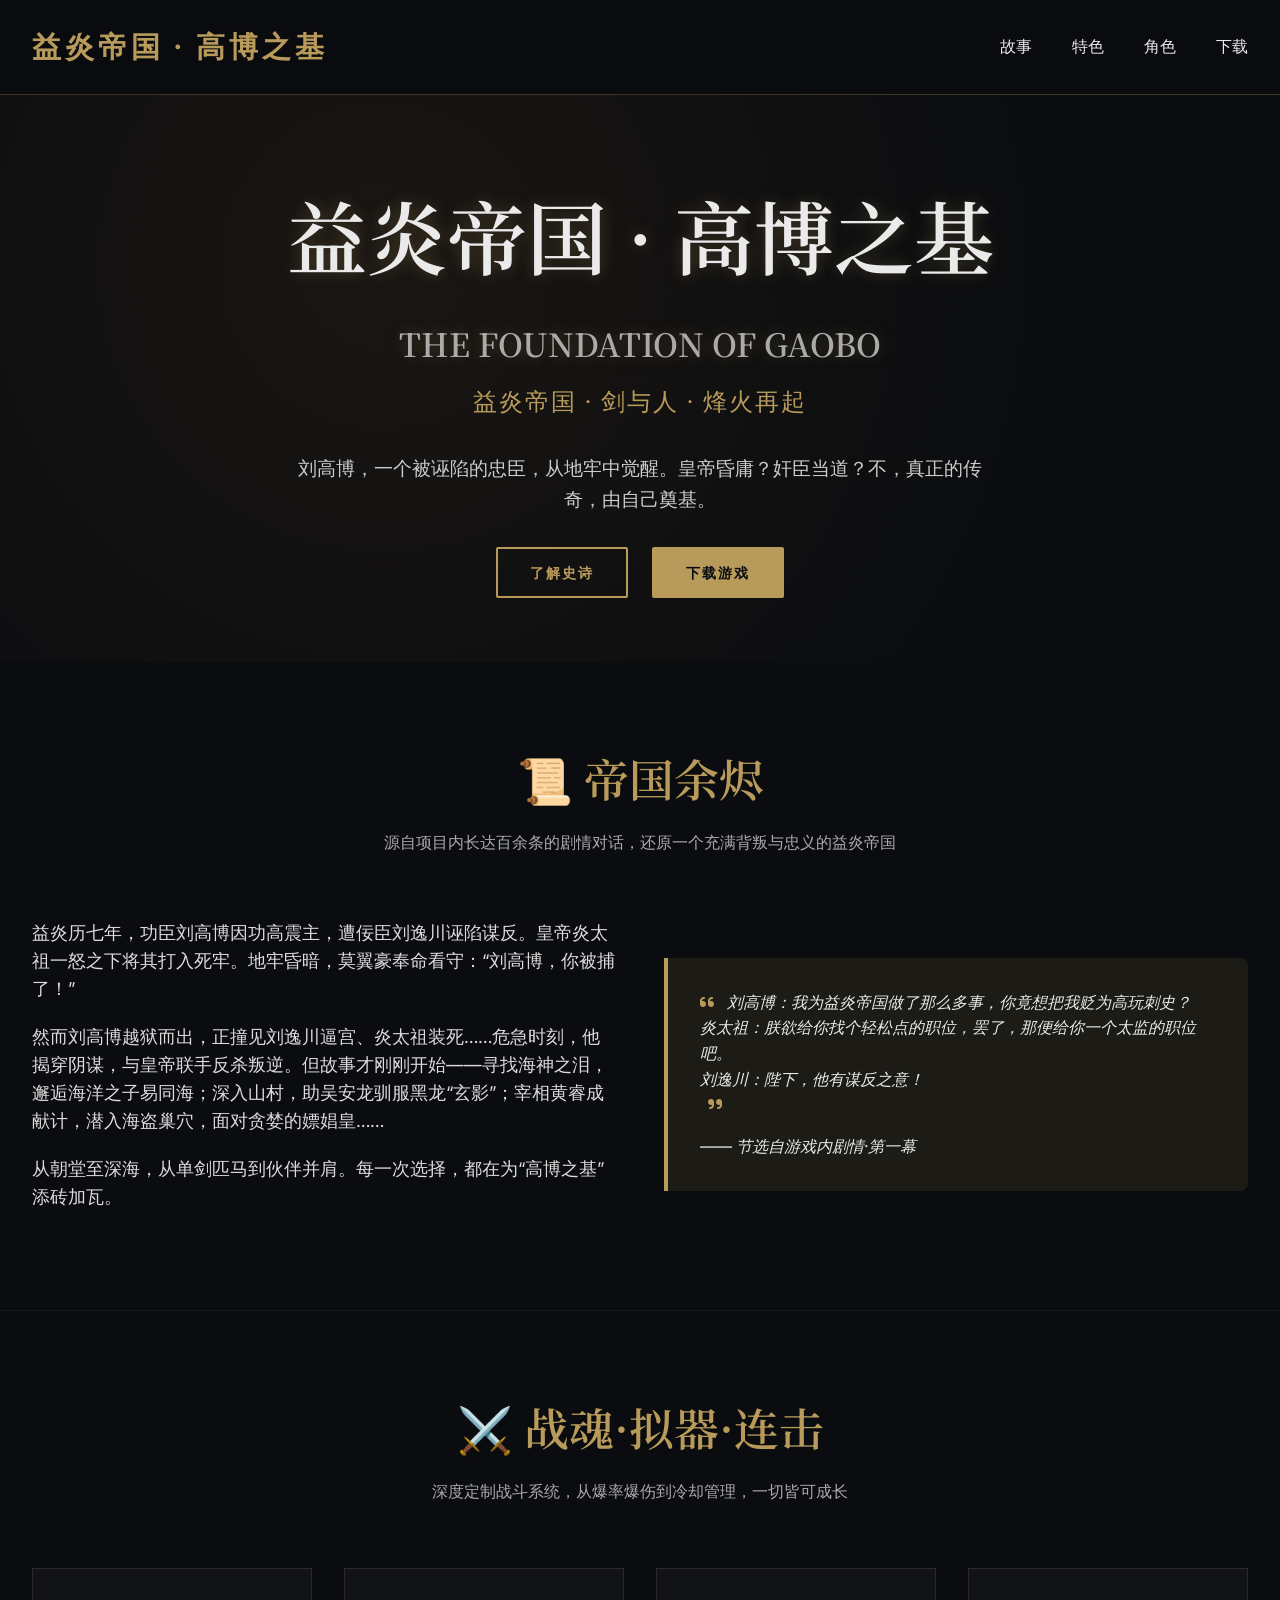
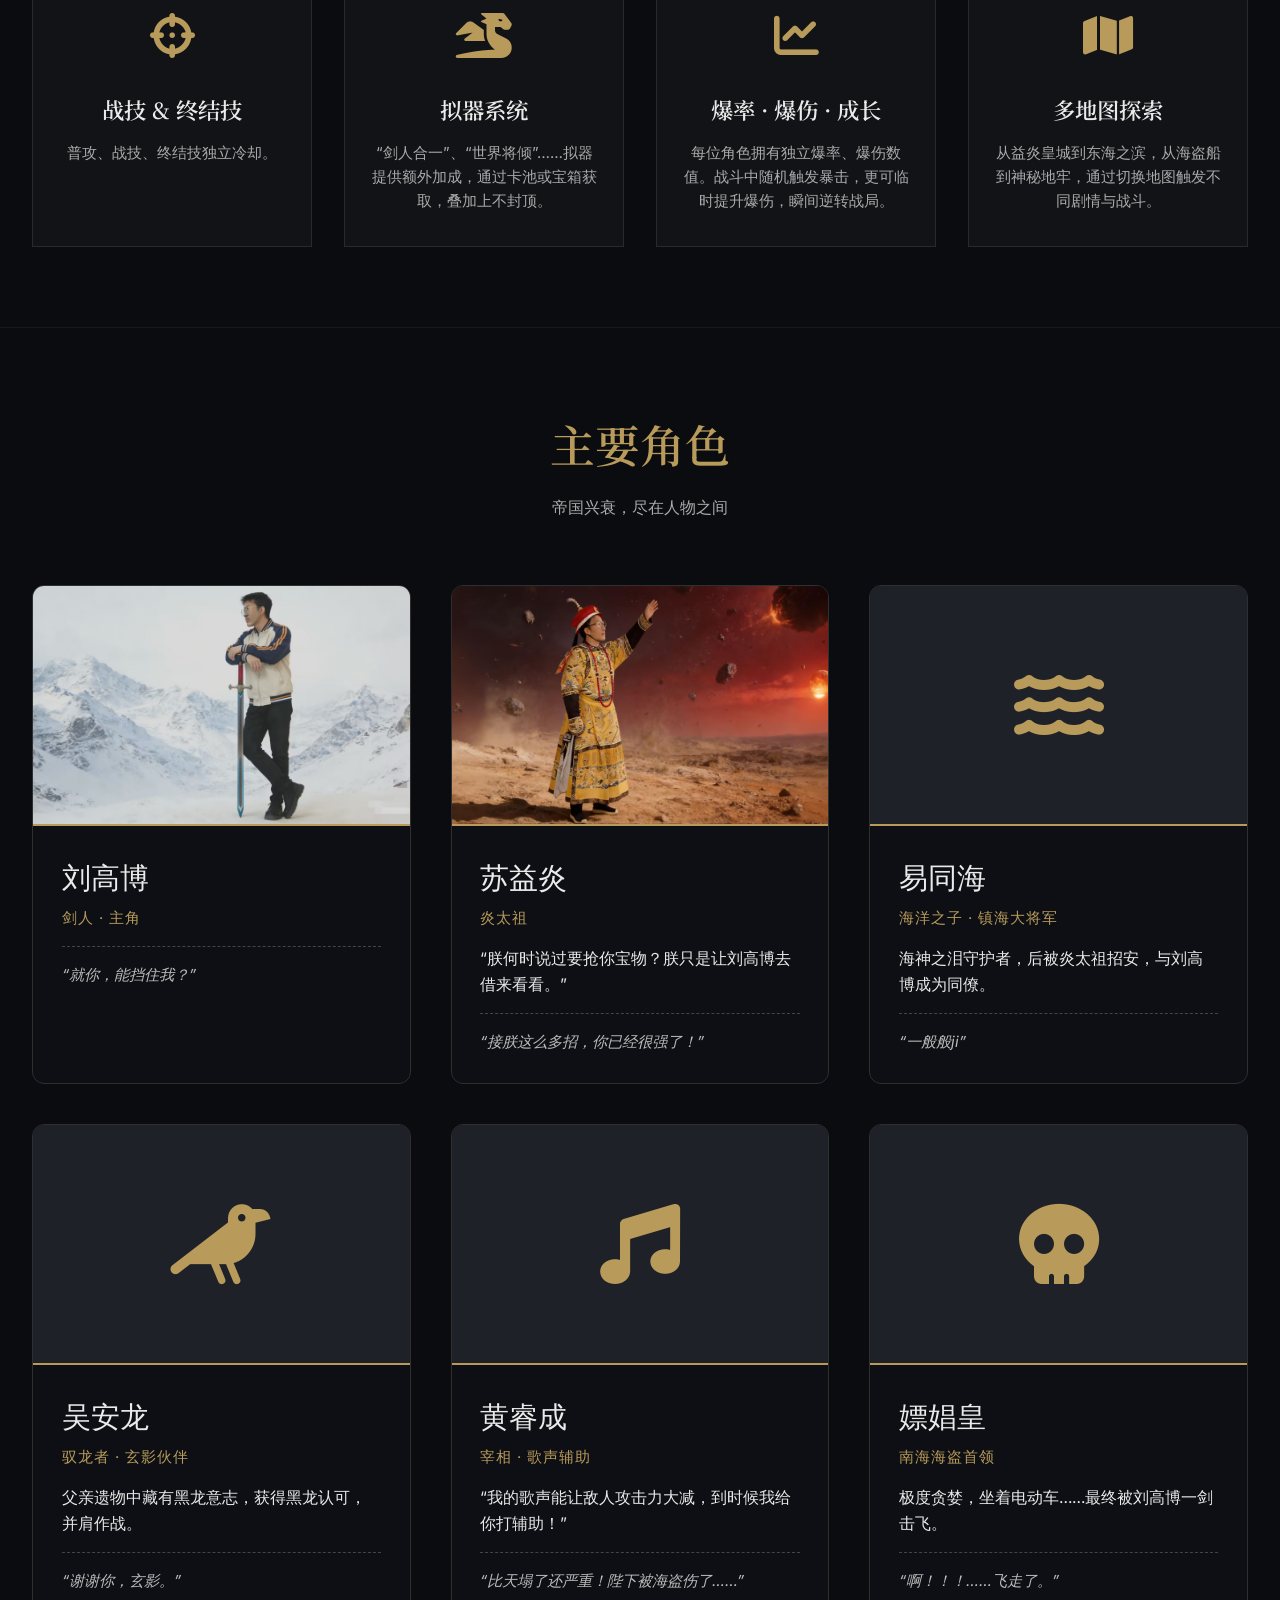
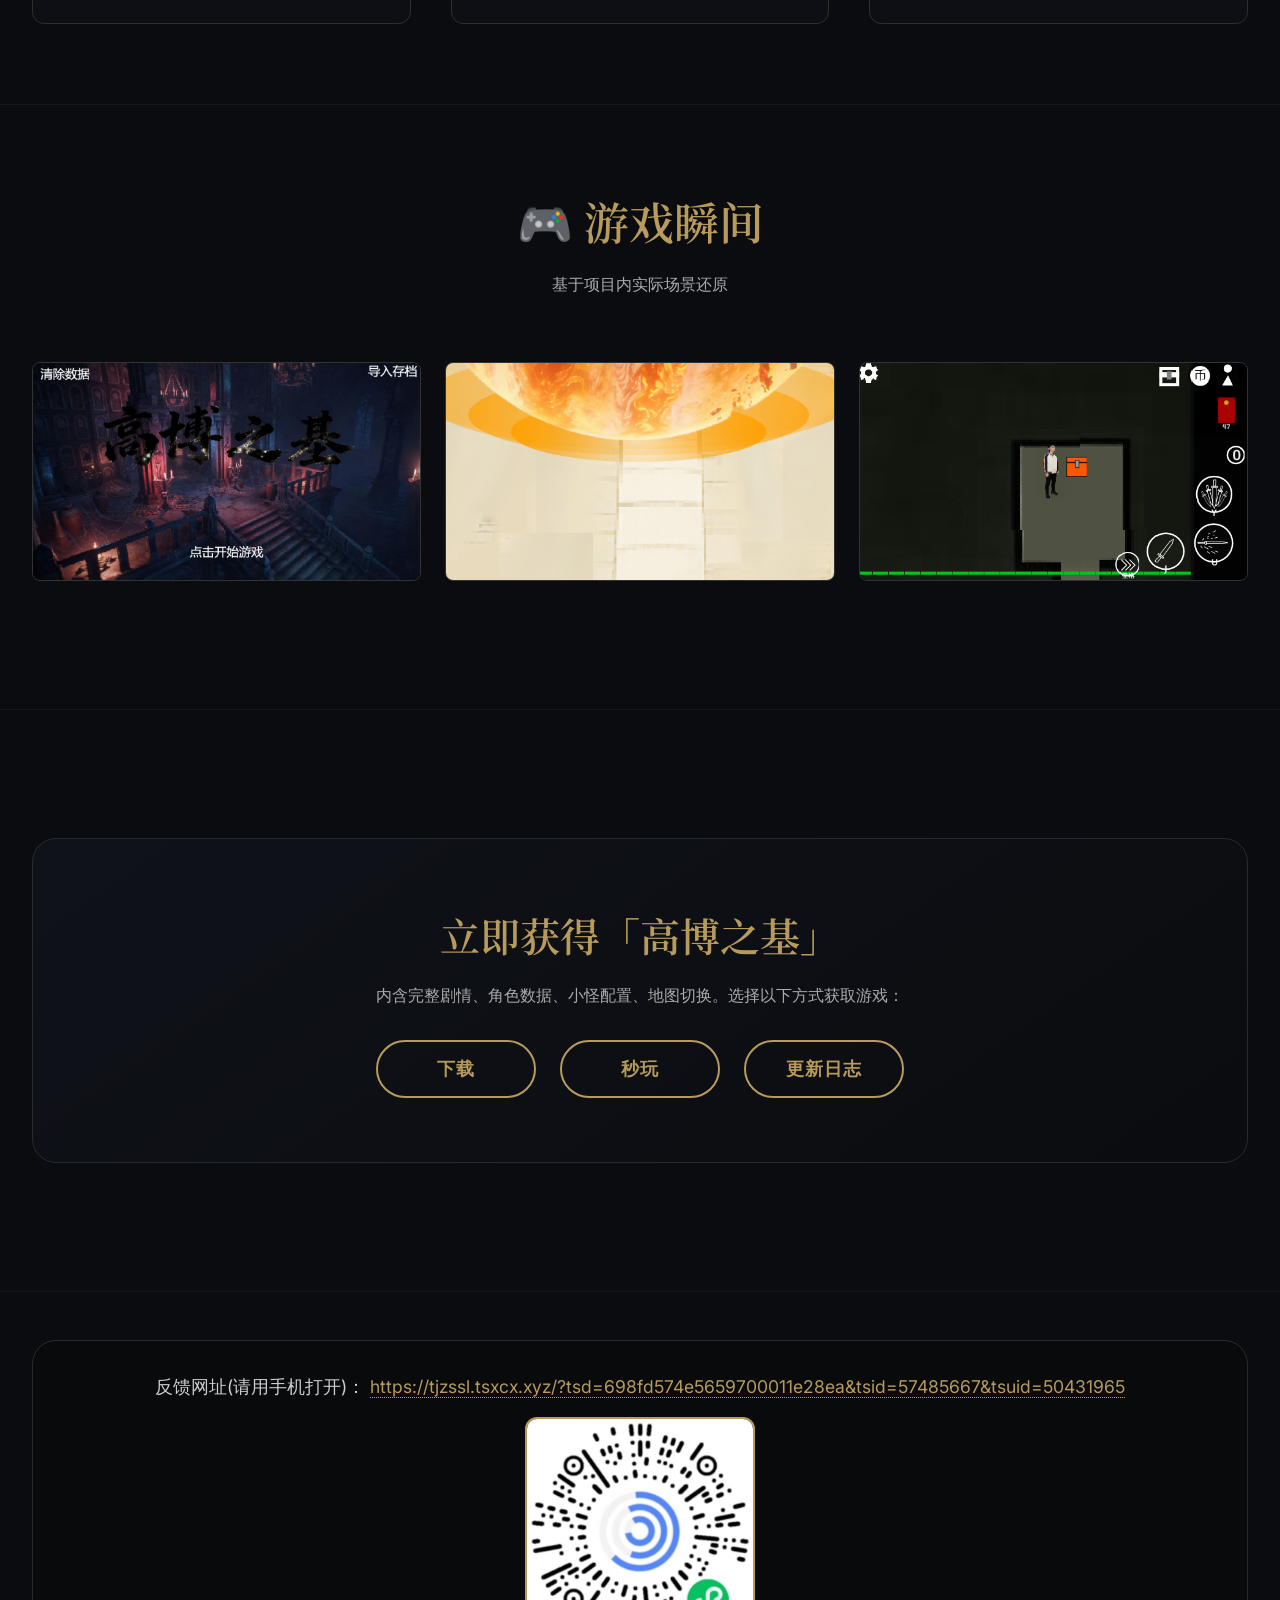
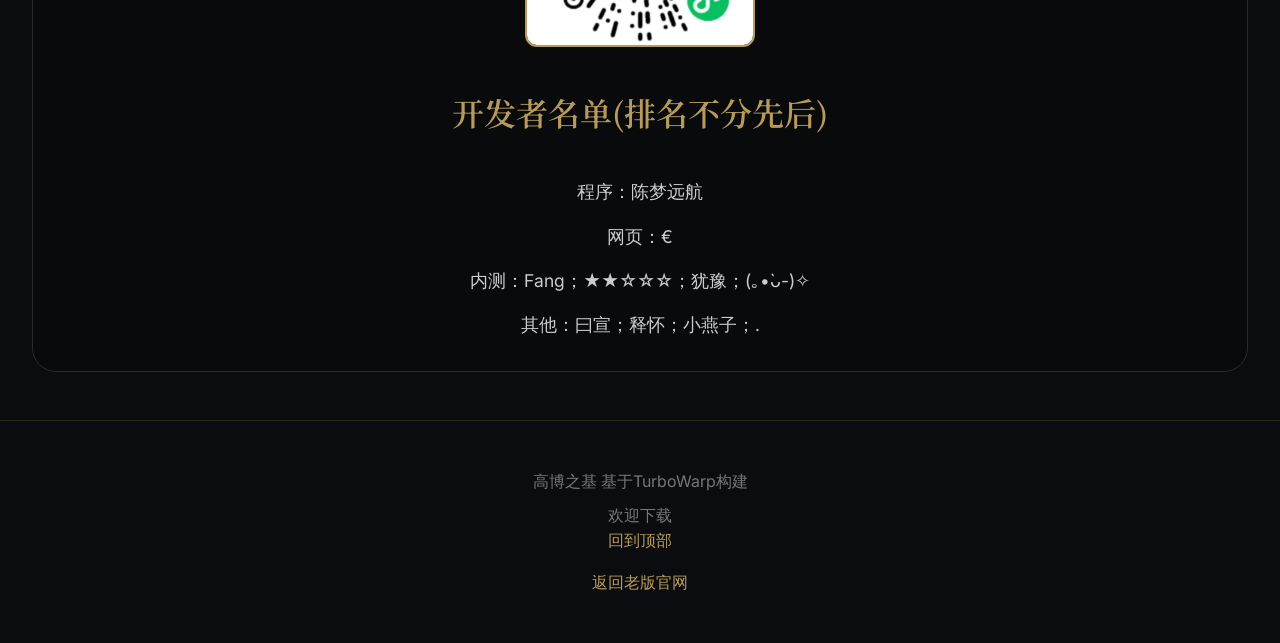
==== commit 2f33ecee: "Update index.html" ====
--- a/index.html
+++ b/index.html
@@ -3,495 +3,17 @@
 <head>
     <meta charset="UTF-8">
     <meta name="viewport" content="width=device-width, initial-scale=1.0, maximum-scale=1.0, user-scalable=yes">
-    <title>高博之基 · 益炎帝国 · 官方主页</title>
-    <!-- 思源宋体 & 无衬线字体 -->
+    <title>益炎帝国 · 高博之基 · 官方主页</title>
     <link rel="preconnect" href="https://fonts.googleapis.com">
     <link rel="preconnect" href="https://fonts.gstatic.com" crossorigin>
     <link href="https://fonts.googleapis.com/css2?family=Noto+Serif+SC:wght@400;600;700&family=Inter:wght@400;500;600&display=swap" rel="stylesheet">
-    <!-- Font Awesome 6 (免费) -->
     <link rel="stylesheet" href="https://cdnjs.cloudflare.com/ajax/libs/font-awesome/6.0.0-beta3/css/all.min.css">
-    <style>
-        * {
-            margin: 0;
-            padding: 0;
-            box-sizing: border-box;
-        }
-
-        body {
-            background-color: #0a0c0f;
-            color: #eaeaea;
-            font-family: 'Inter', sans-serif;
-            line-height: 1.6;
-            scroll-behavior: smooth;
-        }
-
-        h1, h2, h3, .chinese-serif {
-            font-family: 'Noto Serif SC', serif;
-            font-weight: 600;
-        }
-
-        .container {
-            max-width: 1280px;
-            margin: 0 auto;
-            padding: 0 2rem;
-        }
-
-        /* 装饰用金色 */
-        .gold-text {
-            color: #b89b5b;
-        }
-        .gold-border {
-            border-color: #b89b5b;
-        }
-        .btn-gold {
-            background: transparent;
-            border: 2px solid #b89b5b;
-            color: #b89b5b;
-            padding: 0.75rem 2rem;
-            font-weight: 600;
-            transition: all 0.3s ease;
-            border-radius: 2px;
-            text-transform: uppercase;
-            letter-spacing: 2px;
-            font-size: 0.9rem;
-            cursor: pointer;
-            display: inline-block;
-            text-decoration: none;
-        }
-        .btn-gold:hover {
-            background: #b89b5b;
-            color: #0a0c0f;
-        }
-        .btn-solid {
-            background: #b89b5b;
-            border: 2px solid #b89b5b;
-            color: #0a0c0f;
-            padding: 0.75rem 2rem;
-            font-weight: 600;
-            transition: all 0.3s ease;
-            border-radius: 2px;
-            letter-spacing: 2px;
-            font-size: 0.9rem;
-            cursor: pointer;
-            display: inline-block;
-            text-decoration: none;
-        }
-        .btn-solid:hover {
-            background: transparent;
-            color: #b89b5b;
-        }
-
-        /* 导航 */
-        .navbar {
-            padding: 1.5rem 0;
-            border-bottom: 1px solid rgba(184, 155, 91, 0.3);
-            position: sticky;
-            top: 0;
-            background-color: rgba(10, 12, 15, 0.9);
-            backdrop-filter: blur(10px);
-            z-index: 100;
-        }
-        .nav-container {
-            display: flex;
-            justify-content: space-between;
-            align-items: center;
-        }
-        .logo {
-            font-size: 1.8rem;
-            font-weight: 700;
-            letter-spacing: 4px;
-        }
-        .nav-links {
-            display: flex;
-            gap: 2.5rem;
-        }
-        .nav-links a {
-            color: #eaeaea;
-            text-decoration: none;
-            font-weight: 500;
-            transition: color 0.2s;
-            font-size: 1rem;
-        }
-        .nav-links a:hover {
-            color: #b89b5b;
-        }
-        .menu-toggle {
-            display: none;
-            font-size: 1.8rem;
-            cursor: pointer;
-            z-index: 102;
-        }
-
-        /* 移动端菜单 (全屏覆盖) */
-        .mobile-nav {
-            position: fixed;
-            top: 0;
-            left: 0;
-            width: 100%;
-            height: 100vh;
-            background: rgba(10, 12, 15, 0.98);
-            backdrop-filter: blur(8px);
-            z-index: 101;
-            display: flex;
-            flex-direction: column;
-            justify-content: center;
-            align-items: center;
-            gap: 2.5rem;
-            opacity: 0;
-            visibility: hidden;
-            transition: opacity 0.3s ease, visibility 0.3s;
-            pointer-events: none;
-        }
-        .mobile-nav.show {
-            opacity: 1;
-            visibility: visible;
-            pointer-events: auto;
-        }
-        .mobile-nav a {
-            color: #eaeaea;
-            font-size: 2.2rem;
-            font-family: 'Noto Serif SC', serif;
-            text-decoration: none;
-            font-weight: 600;
-            transition: color 0.2s;
-        }
-        .mobile-nav a:hover {
-            color: #b89b5b;
-        }
-        .mobile-nav .close-btn {
-            position: absolute;
-            top: 2rem;
-            right: 2rem;
-            font-size: 2.5rem;
-            color: #b89b5b;
-            cursor: pointer;
-        }
-
-        /* 英雄区 */
-        .hero {
-            padding: 6rem 0 4rem;
-            background: radial-gradient(circle at 30% 30%, rgba(30, 25, 20, 0.8), #0a0c0f 70%);
-            text-align: center;
-        }
-        .hero h1 {
-            font-size: 5rem;
-            line-height: 1.1;
-            text-shadow: 0 0 15px rgba(184,155,91,0.3);
-            margin-bottom: 1rem;
-        }
-        .hero-tagline {
-            font-size: 1.5rem;
-            color: #b89b5b;
-            margin-bottom: 2rem;
-            letter-spacing: 2px;
-        }
-        .hero p {
-            max-width: 700px;
-            margin: 2rem auto;
-            font-size: 1.2rem;
-            color: #ccc;
-        }
-        .hero-buttons {
-            display: flex;
-            gap: 1.5rem;
-            justify-content: center;
-            flex-wrap: wrap;
-        }
-
-        /* 故事区 */
-        .section {
-            padding: 5rem 0;
-            border-bottom: 1px solid rgba(255,255,255,0.05);
-        }
-        .section-title {
-            font-size: 2.8rem;
-            text-align: center;
-            margin-bottom: 1rem;
-        }
-        .section-sub {
-            text-align: center;
-            color: #aaa;
-            max-width: 700px;
-            margin: 0 auto 4rem;
-        }
-
-        .story-grid {
-            display: grid;
-            grid-template-columns: 1fr 1fr;
-            gap: 3rem;
-            align-items: center;
-        }
-        .story-text {
-            font-size: 1.1rem;
-            color: #ddd;
-        }
-        .story-text p {
-            margin-bottom: 1.2rem;
-        }
-        .story-highlight {
-            background: rgba(184, 155, 91, 0.1);
-            padding: 2rem;
-            border-left: 4px solid #b89b5b;
-            border-radius: 0 8px 8px 0;
-            font-style: italic;
-        }
-
-        /* 特色卡片 */
-        .features-grid {
-            display: grid;
-            grid-template-columns: repeat(auto-fit, minmax(240px, 1fr));
-            gap: 2rem;
-            margin-top: 2rem;
-        }
-        .feature-card {
-            background: rgba(20, 22, 27, 0.7);
-            border: 1px solid #2a2a2a;
-            padding: 2rem 1.5rem;
-            text-align: center;
-            transition: transform 0.3s, border-color 0.3s;
-        }
-        .feature-card:hover {
-            border-color: #b89b5b;
-            transform: translateY(-8px);
-        }
-        .feature-icon {
-            font-size: 2.8rem;
-            color: #b89b5b;
-            margin-bottom: 1.2rem;
-        }
-        .feature-title {
-            font-size: 1.4rem;
-            margin-bottom: 0.8rem;
-        }
-        .feature-desc {
-            color: #aaa;
-            font-size: 0.95rem;
-        }
-
-        /* 角色 */
-        .characters-grid {
-            display: grid;
-            grid-template-columns: repeat(auto-fit, minmax(280px, 1fr));
-            gap: 2.5rem;
-            margin-top: 2rem;
-        }
-        .character-card {
-            background: rgba(15, 17, 22, 0.8);
-            border: 1px solid #2f2f2f;
-            border-radius: 12px;
-            overflow: hidden;
-            backdrop-filter: blur(4px);
-        }
-        .character-avatar {
-            height: 240px;
-            background: #1e2128;
-            display: flex;
-            align-items: center;
-            justify-content: center;
-            font-size: 5rem;
-            color: #b89b5b;
-            border-bottom: 2px solid #b89b5b;
-            overflow: hidden;
-        }
-        .character-avatar img {
-            width: 100%;
-            height: 100%;
-            object-fit: cover;
-            object-position: center top;
-        }
-        .character-info {
-            padding: 1.8rem;
-        }
-        .character-name {
-            font-size: 1.8rem;
-            margin-bottom: 0.3rem;
-        }
-        .character-title {
-            color: #b89b5b;
-            margin-bottom: 1rem;
-            font-size: 0.95rem;
-            letter-spacing: 1px;
-        }
-        .character-quote {
-            color: #bbb;
-            font-style: italic;
-            border-top: 1px dashed #444;
-            padding-top: 1rem;
-            margin-top: 1rem;
-            font-size: 0.95rem;
-        }
-
-        /* 截图区域 (使用真实图片) */
-        .screenshots {
-            display: grid;
-            grid-template-columns: repeat(3, 1fr);
-            gap: 1.5rem;
-            margin: 3rem 0;
-        }
-        .screenshot {
-            background: #23262e;
-            aspect-ratio: 16 / 9;
-            border-radius: 8px;
-            display: flex;
-            align-items: center;
-            justify-content: center;
-            color: #5a5f6b;
-            font-size: 1rem;
-            border: 1px solid #333;
-            transition: all 0.3s;
-            overflow: hidden;
-        }
-        .screenshot img {
-            width: 100%;
-            height: 100%;
-            object-fit: cover;
-        }
-        .screenshot:hover {
-            border-color: #b89b5b;
-        }
-
-        /* 下载区 (仅保留用户指定的四个链接) */
-        .download-section {
-            background: linear-gradient(145deg, #0f1219, #0a0c0f);
-            border-radius: 24px;
-            padding: 4rem 3rem;
-            text-align: center;
-            border: 1px solid #2a2a2a;
-            margin: 3rem 0;
-        }
-        .download-title {
-            font-size: 2.5rem;
-            margin-bottom: 1rem;
-        }
-        /* 下载链接组 (part) 现在作为主要下载区 */
-        .part {
-            margin-top: 2rem;
-            display: flex;
-            flex-wrap: wrap;
-            gap: 1.5rem;
-            justify-content: center;
-        }
-        .download {
-            background: transparent;
-            border: 2px solid #b89b5b;
-            color: #b89b5b;
-            padding: 0.8rem 2rem;
-            font-weight: 600;
-            transition: all 0.2s ease;
-            border-radius: 40px;
-            font-size: 1.1rem;
-            cursor: pointer;
-            display: inline-block;
-            text-decoration: none;
-            letter-spacing: 1px;
-            min-width: 160px;
-        }
-        .download:hover {
-            background: #b89b5b;
-            color: #0a0c0f;
-        }
-
-        /* 反馈 & 开发者名单样式 (新增) */
-        .feedback-container {
-            margin: 3rem 0;
-            padding: 2rem;
-            background: rgba(0,0,0,0.2);
-            border-radius: 24px;
-            border: 1px solid #2a2a2a;
-        }
-        .feedback-container .part {
-            flex-direction: column;
-            align-items: center;
-            gap: 1rem;
-            margin-top: 1.5rem;
-        }
-        .feedback-container .part:first-child {
-            margin-top: 0;
-        }
-        .text {
-            font-size: 1.1rem;
-            color: #ccc;
-            text-align: center;
-            word-break: break-word;
-        }
-        .upload {
-            color: #b89b5b;
-            text-decoration: none;
-            border-bottom: 1px dotted #b89b5b;
-        }
-        .upload:hover {
-            color: #e4c27a;
-        }
-        .feedback-container img {
-            width: 20%;
-            height: auto;
-            display: block;
-            margin: 1rem auto;
-            border-radius: 12px;
-            border: 2px solid #b89b5b;
-        }
-        .little_title {
-            font-size: 2rem;
-            color: #b89b5b;
-            text-align: center;
-            margin-bottom: 1.5rem;
-            font-family: 'Noto Serif SC', serif;
-        }
-
-        footer {
-            padding: 3rem 0;
-            text-align: center;
-            color: #777;
-            border-top: 1px solid rgba(184,155,91,0.2);
-        }
-        footer a {
-            color: #b89b5b;
-            text-decoration: none;
-        }
-        .back-link {
-            margin-top: 1rem;
-        }
-
-        @media (max-width: 768px) {
-            .nav-links {
-                display: none;
-            }
-            .menu-toggle {
-                display: block;
-            }
-            .hero h1 {
-                font-size: 3.2rem;
-            }
-            .story-grid {
-                grid-template-columns: 1fr;
-            }
-            .screenshots {
-                grid-template-columns: 1fr;
-            }
-            .section-title {
-                font-size: 2.2rem;
-            }
-            .container {
-                padding: 0 1.2rem;
-            }
-            .part {
-                flex-direction: column;
-                align-items: center;
-            }
-            .download {
-                width: 80%;
-                text-align: center;
-            }
-            .feedback-container img {
-                width: 60%;
-            }
-        }
-    </style>
+    <link rel="stylesheet" href="style.css">
 </head>
 <body>
     <nav class="navbar">
         <div class="container nav-container">
-            <div class="logo gold-text">高博之基</div>
+            <div class="logo gold-text">益炎帝国 · 高博之基</div>
             <div class="nav-links">
                 <a href="#story">故事</a>
                 <a href="#features">特色</a>
@@ -512,7 +34,7 @@
 
     <section class="hero">
         <div class="container">
-            <h1>高博之基<br><span style="font-size: 2rem; color: #aaa;">THE FOUNDATION OF GAOBO</span></h1>
+            <h1>益炎帝国 · 高博之基<br><span style="font-size: 2rem; color: #aaa;">THE FOUNDATION OF GAOBO</span></h1>
             <div class="hero-tagline">益炎帝国 · 剑与人 · 烽火再起</div>
             <p>刘高博，一个被诬陷的忠臣，从地牢中觉醒。皇帝昏庸？奸臣当道？不，真正的传奇，由自己奠基。</p>
             <div class="hero-buttons">
@@ -522,7 +44,7 @@
         </div>
     </section>
 
-    <!-- 故事剧情（提炼自剧情内容列表） -->
+    <!-- 故事剧情 -->
     <section id="story" class="section">
         <div class="container">
             <h2 class="section-title gold-text">📜 帝国余烬</h2>
@@ -545,7 +67,7 @@
         </div>
     </section>
 
-    <!-- 特色（根据代码变量提炼） -->
+    <!-- 特色 -->
     <section id="features" class="section">
         <div class="container">
             <h2 class="section-title gold-text">⚔️ 战魂·拟器·连击</h2>
@@ -575,13 +97,13 @@
         </div>
     </section>
 
-    <!-- 角色介绍（依据剧情及变量命名，已替换刘高博和炎太祖头像） -->
+    <!-- 角色介绍 -->
     <section id="characters" class="section">
         <div class="container">
-            <h2 class="section-title gold-text">👥 主要角色</h2>
+            <h2 class="section-title gold-text">主要角色</h2>
             <div class="section-sub">帝国兴衰，尽在人物之间</div>
             <div class="characters-grid">
-                <!-- 刘高博 (头像替换为 刘高博.png) -->
+                <!-- 刘高博 -->
                 <div class="character-card">
                     <div class="character-avatar">
                         <img src="刘高博立绘.png" alt="刘高博">
@@ -589,11 +111,10 @@
                     <div class="character-info">
                         <div class="character-name">刘高博</div>
                         <div class="character-title">剑人 · 主角</div>
-                        <div>被诬陷的忠臣，希望有做所为。</div>
                         <div class="character-quote">“就你，能挡住我？”</div>
                     </div>
                 </div>
-                <!-- 炎太祖 (头像替换为 炎太祖.png) -->
+                <!-- 炎太祖 -->
                 <div class="character-card">
                     <div class="character-avatar">
                         <img src="炎太祖立绘.png" alt="炎太祖">
@@ -601,11 +122,11 @@
                     <div class="character-info">
                         <div class="character-name">苏益炎</div>
                         <div class="character-title">炎太祖</div>
-                        <div>实力不俗，但被小所人误，将刘高博打入地牢。</div>
+                        <div>“朕何时说过要抢你宝物？朕只是让刘高博去借来看看。”</div>
                         <div class="character-quote">“接朕这么多招，你已经很强了！”</div>
                     </div>
                 </div>
-                <!-- 易同海 (保留图标) -->
+                <!-- 易同海 -->
                 <div class="character-card">
                     <div class="character-avatar"><i class="fas fa-water"></i></div>
                     <div class="character-info">
@@ -615,27 +136,27 @@
                         <div class="character-quote">“一般般ji”</div>
                     </div>
                 </div>
-                <!-- 吴安龙 & 玄影 (保留图标) -->
+                <!-- 吴安龙 -->
                 <div class="character-card">
                     <div class="character-avatar"><i class="fas fa-crow"></i></div>
                     <div class="character-info">
                         <div class="character-name">吴安龙</div>
                         <div class="character-title">驭龙者 · 玄影伙伴</div>
                         <div>父亲遗物中藏有黑龙意志，获得黑龙认可，并肩作战。</div>
-                        <div class="character-quote">“我来了！”</div>
-                    </div>
-                </div>
-                <!-- 黄睿成 (保留图标) -->
+                        <div class="character-quote">“谢谢你，玄影。”</div>
+                    </div>
+                </div>
+                <!-- 黄睿成 -->
                 <div class="character-card">
                     <div class="character-avatar"><i class="fas fa-music"></i></div>
                     <div class="character-info">
                         <div class="character-name">黄睿成</div>
                         <div class="character-title">宰相 · 歌声辅助</div>
-                        <div>接替刘逸川的宰相。</div>
+                        <div>“我的歌声能让敌人攻击力大减，到时候我给你打辅助！”</div>
                         <div class="character-quote">“比天塌了还严重！陛下被海盗伤了……”</div>
                     </div>
                 </div>
-                <!-- 潘长海 (反派，保留图标) -->
+                <!-- 嫖娼皇（潘长海） -->
                 <div class="character-card">
                     <div class="character-avatar"><i class="fas fa-skull"></i></div>
                     <div class="character-info">
@@ -649,7 +170,7 @@
         </div>
     </section>
 
-    <!-- 游戏内截图 (使用真实图片1.png, 2.png，第三个保留占位) -->
+    <!-- 游戏截图 -->
     <section class="section">
         <div class="container">
             <h2 class="section-title gold-text">🎮 游戏瞬间</h2>
@@ -662,28 +183,24 @@
         </div>
     </section>
 
-    <!-- 下载区 (仅保留用户指定的四个链接) -->
+    <!-- 下载区 -->
     <section id="download" class="section">
         <div class="container">
             <div class="download-section">
                 <h2 class="download-title gold-text">立即获得「高博之基」</h2>
                 <p style="max-width: 600px; margin: 0 auto 2rem; color: #aaa;">内含完整剧情、角色数据、小怪配置、地图切换。选择以下方式获取游戏：</p>
-
-                <!-- 用户指定的下载链接区块 (part) -->
                 <div class="part">
-                    <a class="download" href="https://pan.baidu.com/s/1di4YdZEYC3LR3LnpZbGCJQ?pwd=gbzj" target="_blank">百度网盘下载</a>
-                    <a class="download" href="https://www.123865.com/s/ijYBvd-TQfHd" target="_blank">123云盘下载</a>
-                    <a class="download" href="https://40code.com/#page=work&amp;id=16020" target="_blank">快捷游玩</a>
+					<a class="download" href="download.html">下载</a>
+                    <a class="download" href="https://40code.com/#page=work&amp;id=16020" target="_blank">秒玩</a>
                     <a class="download" href="gxrz.html">更新日志</a>
                 </div>
             </div>
         </div>
     </section>
 
-    <!-- 新增：反馈与开发者名单 -->
+    <!-- 反馈与开发者名单 -->
     <div class="container">
         <div class="feedback-container">
-            <!-- 反馈区域 -->
             <div class="part">
                 <p class="text">反馈网址(请用手机打开)：
                     <a class="upload" href="https://tjzssl.tsxcx.xyz/?tsd=698fd574e5659700011e28ea&amp;tsid=57485667&amp;tsuid=50431965" target="_blank">
@@ -691,9 +208,8 @@
                     </a>
                 </p>
                 <img src="反馈.jpg" alt="反馈二维码" style="width: 20%; height: auto; display: block; margin: 0 auto;">
-        
-            </div>
-            <!-- 开发者名单 -->
+                <p class="text"></p>
+            </div>
             <div class="part">
                 <h2 class="little_title">开发者名单(排名不分先后)</h2>
                 <p class="text">程序：陈梦远航</p>
@@ -709,7 +225,6 @@
             <p>高博之基 基于TurboWarp构建</p>
             <p style="margin-top: 0.5rem;">欢迎下载</p>
             <p><a href="#">回到顶部</a></p>
-            <!-- 新增返回老版官网链接 -->
             <p class="back-link"><a href="lao.html">返回老版官网</a></p>
         </div>
     </footer>
--- a/style.css
+++ b/style.css
@@ -0,0 +1,611 @@
+* {
+    margin: 0;
+    padding: 0;
+    box-sizing: border-box;
+}
+
+body {
+    background-color: #0a0c0f;
+    color: #eaeaea;
+    font-family: 'Inter', sans-serif;
+    line-height: 1.6;
+    scroll-behavior: smooth;
+}
+
+h1, h2, h3, .chinese-serif {
+    font-family: 'Noto Serif SC', serif;
+    font-weight: 600;
+}
+
+.container {
+    max-width: 1280px;
+    margin: 0 auto;
+    padding: 0 2rem;
+}
+
+/* 装饰用金色 */
+.gold-text {
+    color: #b89b5b;
+}
+.gold-border {
+    border-color: #b89b5b;
+}
+.btn-gold {
+    background: transparent;
+    border: 2px solid #b89b5b;
+    color: #b89b5b;
+    padding: 0.75rem 2rem;
+    font-weight: 600;
+    transition: all 0.3s ease;
+    border-radius: 2px;
+    text-transform: uppercase;
+    letter-spacing: 2px;
+    font-size: 0.9rem;
+    cursor: pointer;
+    display: inline-block;
+    text-decoration: none;
+}
+.btn-gold:hover {
+    background: #b89b5b;
+    color: #0a0c0f;
+}
+.btn-solid {
+    background: #b89b5b;
+    border: 2px solid #b89b5b;
+    color: #0a0c0f;
+    padding: 0.75rem 2rem;
+    font-weight: 600;
+    transition: all 0.3s ease;
+    border-radius: 2px;
+    letter-spacing: 2px;
+    font-size: 0.9rem;
+    cursor: pointer;
+    display: inline-block;
+    text-decoration: none;
+}
+.btn-solid:hover {
+    background: transparent;
+    color: #b89b5b;
+}
+
+/* 导航 */
+.navbar {
+    padding: 1.5rem 0;
+    border-bottom: 1px solid rgba(184, 155, 91, 0.3);
+    position: sticky;
+    top: 0;
+    background-color: rgba(10, 12, 15, 0.9);
+    backdrop-filter: blur(10px);
+    z-index: 100;
+}
+.nav-container {
+    display: flex;
+    justify-content: space-between;
+    align-items: center;
+}
+.logo {
+    font-size: 1.8rem;
+    font-weight: 700;
+    letter-spacing: 4px;
+}
+.nav-links {
+    display: flex;
+    gap: 2.5rem;
+}
+.nav-links a {
+    color: #eaeaea;
+    text-decoration: none;
+    font-weight: 500;
+    transition: color 0.2s;
+    font-size: 1rem;
+}
+.nav-links a:hover {
+    color: #b89b5b;
+}
+.menu-toggle {
+    display: none;
+    font-size: 1.8rem;
+    cursor: pointer;
+    z-index: 102;
+}
+
+/* 移动端菜单 (全屏覆盖) */
+.mobile-nav {
+    position: fixed;
+    top: 0;
+    left: 0;
+    width: 100%;
+    height: 100vh;
+    background: rgba(10, 12, 15, 0.98);
+    backdrop-filter: blur(8px);
+    z-index: 101;
+    display: flex;
+    flex-direction: column;
+    justify-content: center;
+    align-items: center;
+    gap: 2.5rem;
+    opacity: 0;
+    visibility: hidden;
+    transition: opacity 0.3s ease, visibility 0.3s;
+    pointer-events: none;
+}
+.mobile-nav.show {
+    opacity: 1;
+    visibility: visible;
+    pointer-events: auto;
+}
+.mobile-nav a {
+    color: #eaeaea;
+    font-size: 2.2rem;
+    font-family: 'Noto Serif SC', serif;
+    text-decoration: none;
+    font-weight: 600;
+    transition: color 0.2s;
+}
+.mobile-nav a:hover {
+    color: #b89b5b;
+}
+.mobile-nav .close-btn {
+    position: absolute;
+    top: 2rem;
+    right: 2rem;
+    font-size: 2.5rem;
+    color: #b89b5b;
+    cursor: pointer;
+}
+
+/* 英雄区 */
+.hero {
+    padding: 6rem 0 4rem;
+    background: radial-gradient(circle at 30% 30%, rgba(30, 25, 20, 0.8), #0a0c0f 70%);
+    text-align: center;
+}
+.hero h1 {
+    font-size: 5rem;
+    line-height: 1.1;
+    text-shadow: 0 0 15px rgba(184,155,91,0.3);
+    margin-bottom: 1rem;
+}
+.hero-tagline {
+    font-size: 1.5rem;
+    color: #b89b5b;
+    margin-bottom: 2rem;
+    letter-spacing: 2px;
+}
+.hero p {
+    max-width: 700px;
+    margin: 2rem auto;
+    font-size: 1.2rem;
+    color: #ccc;
+}
+.hero-buttons {
+    display: flex;
+    gap: 1.5rem;
+    justify-content: center;
+    flex-wrap: wrap;
+}
+
+/* 故事区 */
+.section {
+    padding: 5rem 0;
+    border-bottom: 1px solid rgba(255,255,255,0.05);
+}
+.section-title {
+    font-size: 2.8rem;
+    text-align: center;
+    margin-bottom: 1rem;
+}
+.section-sub {
+    text-align: center;
+    color: #aaa;
+    max-width: 700px;
+    margin: 0 auto 4rem;
+}
+
+.story-grid {
+    display: grid;
+    grid-template-columns: 1fr 1fr;
+    gap: 3rem;
+    align-items: center;
+}
+.story-text {
+    font-size: 1.1rem;
+    color: #ddd;
+}
+.story-text p {
+    margin-bottom: 1.2rem;
+}
+.story-highlight {
+    background: rgba(184, 155, 91, 0.1);
+    padding: 2rem;
+    border-left: 4px solid #b89b5b;
+    border-radius: 0 8px 8px 0;
+    font-style: italic;
+}
+
+/* 特色卡片 */
+.features-grid {
+    display: grid;
+    grid-template-columns: repeat(auto-fit, minmax(240px, 1fr));
+    gap: 2rem;
+    margin-top: 2rem;
+}
+.feature-card {
+    background: rgba(20, 22, 27, 0.7);
+    border: 1px solid #2a2a2a;
+    padding: 2rem 1.5rem;
+    text-align: center;
+    transition: transform 0.3s, border-color 0.3s;
+}
+.feature-card:hover {
+    border-color: #b89b5b;
+    transform: translateY(-8px);
+}
+.feature-icon {
+    font-size: 2.8rem;
+    color: #b89b5b;
+    margin-bottom: 1.2rem;
+}
+.feature-title {
+    font-size: 1.4rem;
+    margin-bottom: 0.8rem;
+}
+.feature-desc {
+    color: #aaa;
+    font-size: 0.95rem;
+}
+
+/* 角色 */
+.characters-grid {
+    display: grid;
+    grid-template-columns: repeat(auto-fit, minmax(280px, 1fr));
+    gap: 2.5rem;
+    margin-top: 2rem;
+}
+.character-card {
+    background: rgba(15, 17, 22, 0.8);
+    border: 1px solid #2f2f2f;
+    border-radius: 12px;
+    overflow: hidden;
+    backdrop-filter: blur(4px);
+}
+.character-avatar {
+    height: 240px;
+    background: #1e2128;
+    display: flex;
+    align-items: center;
+    justify-content: center;
+    font-size: 5rem;
+    color: #b89b5b;
+    border-bottom: 2px solid #b89b5b;
+    overflow: hidden;
+}
+.character-avatar img {
+    width: 100%;
+    height: 100%;
+    object-fit: cover;
+    object-position: center top;
+}
+.character-info {
+    padding: 1.8rem;
+}
+.character-name {
+    font-size: 1.8rem;
+    margin-bottom: 0.3rem;
+}
+.character-title {
+    color: #b89b5b;
+    margin-bottom: 1rem;
+    font-size: 0.95rem;
+    letter-spacing: 1px;
+}
+.character-quote {
+    color: #bbb;
+    font-style: italic;
+    border-top: 1px dashed #444;
+    padding-top: 1rem;
+    margin-top: 1rem;
+    font-size: 0.95rem;
+}
+
+/* 截图区域 (使用真实图片) */
+.screenshots {
+    display: grid;
+    grid-template-columns: repeat(3, 1fr);
+    gap: 1.5rem;
+    margin: 3rem 0;
+}
+.screenshot {
+    background: #23262e;
+    aspect-ratio: 16 / 9;
+    border-radius: 8px;
+    display: flex;
+    align-items: center;
+    justify-content: center;
+    color: #5a5f6b;
+    font-size: 1rem;
+    border: 1px solid #333;
+    transition: all 0.3s;
+    overflow: hidden;
+}
+.screenshot img {
+    width: 100%;
+    height: 100%;
+    object-fit: cover;
+}
+.screenshot:hover {
+    border-color: #b89b5b;
+}
+
+/* 下载区 (仅保留用户指定的四个链接) */
+.download-section {
+    background: linear-gradient(145deg, #0f1219, #0a0c0f);
+    border-radius: 24px;
+    padding: 4rem 3rem;
+    text-align: center;
+    border: 1px solid #2a2a2a;
+    margin: 3rem 0;
+}
+.download-title {
+    font-size: 2.5rem;
+    margin-bottom: 1rem;
+}
+/* 下载链接组 (part) 现在作为主要下载区 */
+.part {
+    margin-top: 2rem;
+    display: flex;
+    flex-wrap: wrap;
+    gap: 1.5rem;
+    justify-content: center;
+}
+.download {
+    background: transparent;
+    border: 2px solid #b89b5b;
+    color: #b89b5b;
+    padding: 0.8rem 2rem;
+    font-weight: 600;
+    transition: all 0.2s ease;
+    border-radius: 40px;
+    font-size: 1.1rem;
+    cursor: pointer;
+    display: inline-block;
+    text-decoration: none;
+    letter-spacing: 1px;
+    min-width: 160px;
+}
+.download:hover {
+    background: #b89b5b;
+    color: #0a0c0f;
+}
+
+/* 反馈 & 开发者名单样式 (新增) */
+.feedback-container {
+    margin: 3rem 0;
+    padding: 2rem;
+    background: rgba(0,0,0,0.2);
+    border-radius: 24px;
+    border: 1px solid #2a2a2a;
+}
+.feedback-container .part {
+    flex-direction: column;
+    align-items: center;
+    gap: 1rem;
+    margin-top: 1.5rem;
+}
+.feedback-container .part:first-child {
+    margin-top: 0;
+}
+.text {
+    font-size: 1.1rem;
+    color: #ccc;
+    text-align: center;
+    word-break: break-word;
+}
+.upload {
+    color: #b89b5b;
+    text-decoration: none;
+    border-bottom: 1px dotted #b89b5b;
+}
+.upload:hover {
+    color: #e4c27a;
+}
+.feedback-container img {
+    width: 20%;
+    height: auto;
+    display: block;
+    margin: 1rem auto;
+    border-radius: 12px;
+    border: 2px solid #b89b5b;
+}
+.little_title {
+    font-size: 2rem;
+    color: #b89b5b;
+    text-align: center;
+    margin-bottom: 1.5rem;
+    font-family: 'Noto Serif SC', serif;
+}
+
+footer {
+    padding: 3rem 0;
+    text-align: center;
+    color: #777;
+    border-top: 1px solid rgba(184,155,91,0.2);
+}
+footer a {
+    color: #b89b5b;
+    text-decoration: none;
+}
+.back-link {
+    margin-top: 1rem;
+}
+
+@media (max-width: 768px) {
+    .nav-links {
+        display: none;
+    }
+    .menu-toggle {
+        display: block;
+    }
+    .hero h1 {
+        font-size: 3.2rem;
+    }
+    .story-grid {
+        grid-template-columns: 1fr;
+    }
+    .screenshots {
+        grid-template-columns: 1fr;
+    }
+    .section-title {
+        font-size: 2.2rem;
+    }
+    .container {
+        padding: 0 1.2rem;
+    }
+    .part {
+        flex-direction: column;
+        align-items: center;
+    }
+    .download {
+        width: 80%;
+        text-align: center;
+    }
+    .feedback-container img {
+        width: 60%;
+    }
+}
+/* ========== 更新日志页面专用样式 ========== */
+.page-header {
+    text-align: center;
+    margin-bottom: 3rem;
+    border-bottom: 1px solid rgba(184, 155, 91, 0.3);
+    padding-bottom: 1.5rem;
+}
+.page-header h1 {
+    font-size: 3rem;
+    margin-bottom: 0.5rem;
+    text-shadow: 0 0 10px rgba(184,155,91,0.2);
+}
+.page-header .back-home {
+    margin-top: 1rem;
+}
+
+/* 版本条目 */
+.version-entry {
+    margin-bottom: 2.5rem;
+    padding: 1.5rem;
+    background: rgba(20, 22, 27, 0.5);
+    border: 1px solid #2a2a2a;
+    border-radius: 12px;
+    transition: border-color 0.2s;
+}
+.version-entry:hover {
+    border-color: #b89b5b;
+}
+.version-entry h2 {
+    font-size: 2rem;
+    margin-bottom: 1rem;
+    color: #b89b5b;
+    border-left: 4px solid #b89b5b;
+    padding-left: 1rem;
+}
+.version-entry h2 a {
+    color: #b89b5b;
+    text-decoration: none;
+}
+.version-entry h2 a:hover {
+    text-decoration: underline;
+    color: #e4c27a;
+}
+.version-entry ul {
+    list-style-type: none;
+    padding-left: 1.2rem;
+}
+.version-entry li {
+    margin-bottom: 0.5rem;
+    color: #ccc;
+    position: relative;
+}
+.version-entry li::before {
+    content: "•";
+    color: #b89b5b;
+    font-weight: bold;
+    display: inline-block;
+    width: 1.2rem;
+    margin-left: -1.2rem;
+}
+.note-list {
+    margin: 1rem 0 2rem;
+    padding-left: 1.2rem;
+}
+.note-list li {
+    margin-bottom: 0.5rem;
+    color: #ccc;
+    position: relative;
+}
+.note-list li::before {
+    content: "※";
+    color: #b89b5b;
+    font-weight: bold;
+    display: inline-block;
+    width: 1.2rem;
+    margin-left: -1.2rem;
+}
+.footer-nav {
+    margin-top: 3rem;
+    text-align: center;
+    border-top: 1px solid rgba(184,155,91,0.2);
+    padding-top: 2rem;
+}
+
+/* ========== 下载页面专用样式 ========== */
+.download-page {
+    min-height: 100vh;
+    display: flex;
+    align-items: center;
+    justify-content: center;
+    padding: 2rem;
+}
+.download-card {
+    max-width: 700px;
+    width: 100%;
+    background: linear-gradient(145deg, #0f1219, #0a0c0f);
+    border-radius: 32px;
+    padding: 3rem 2rem;
+    border: 1px solid #2a2a2a;
+    text-align: center;
+    margin: 2rem auto;
+}
+.download-card h1 {
+    font-size: 2.5rem;
+    margin-bottom: 0.5rem;
+}
+.download-card p {
+    color: #aaa;
+    margin-bottom: 2rem;
+}
+.download-links {
+    display: flex;
+    flex-wrap: wrap;
+    gap: 1.2rem;
+    justify-content: center;
+    margin-bottom: 2rem;
+}
+.back-home {
+    margin-top: 1.5rem;
+}
+
+/* 移动端适配 */
+@media (max-width: 768px) {
+    .page-header h1 {
+        font-size: 2.4rem;
+    }
+    .version-entry h2 {
+        font-size: 1.6rem;
+    }
+    .download-card {
+        padding: 2rem 1.5rem;
+    }
+    .download-card h1 {
+        font-size: 2rem;
+    }
+}
